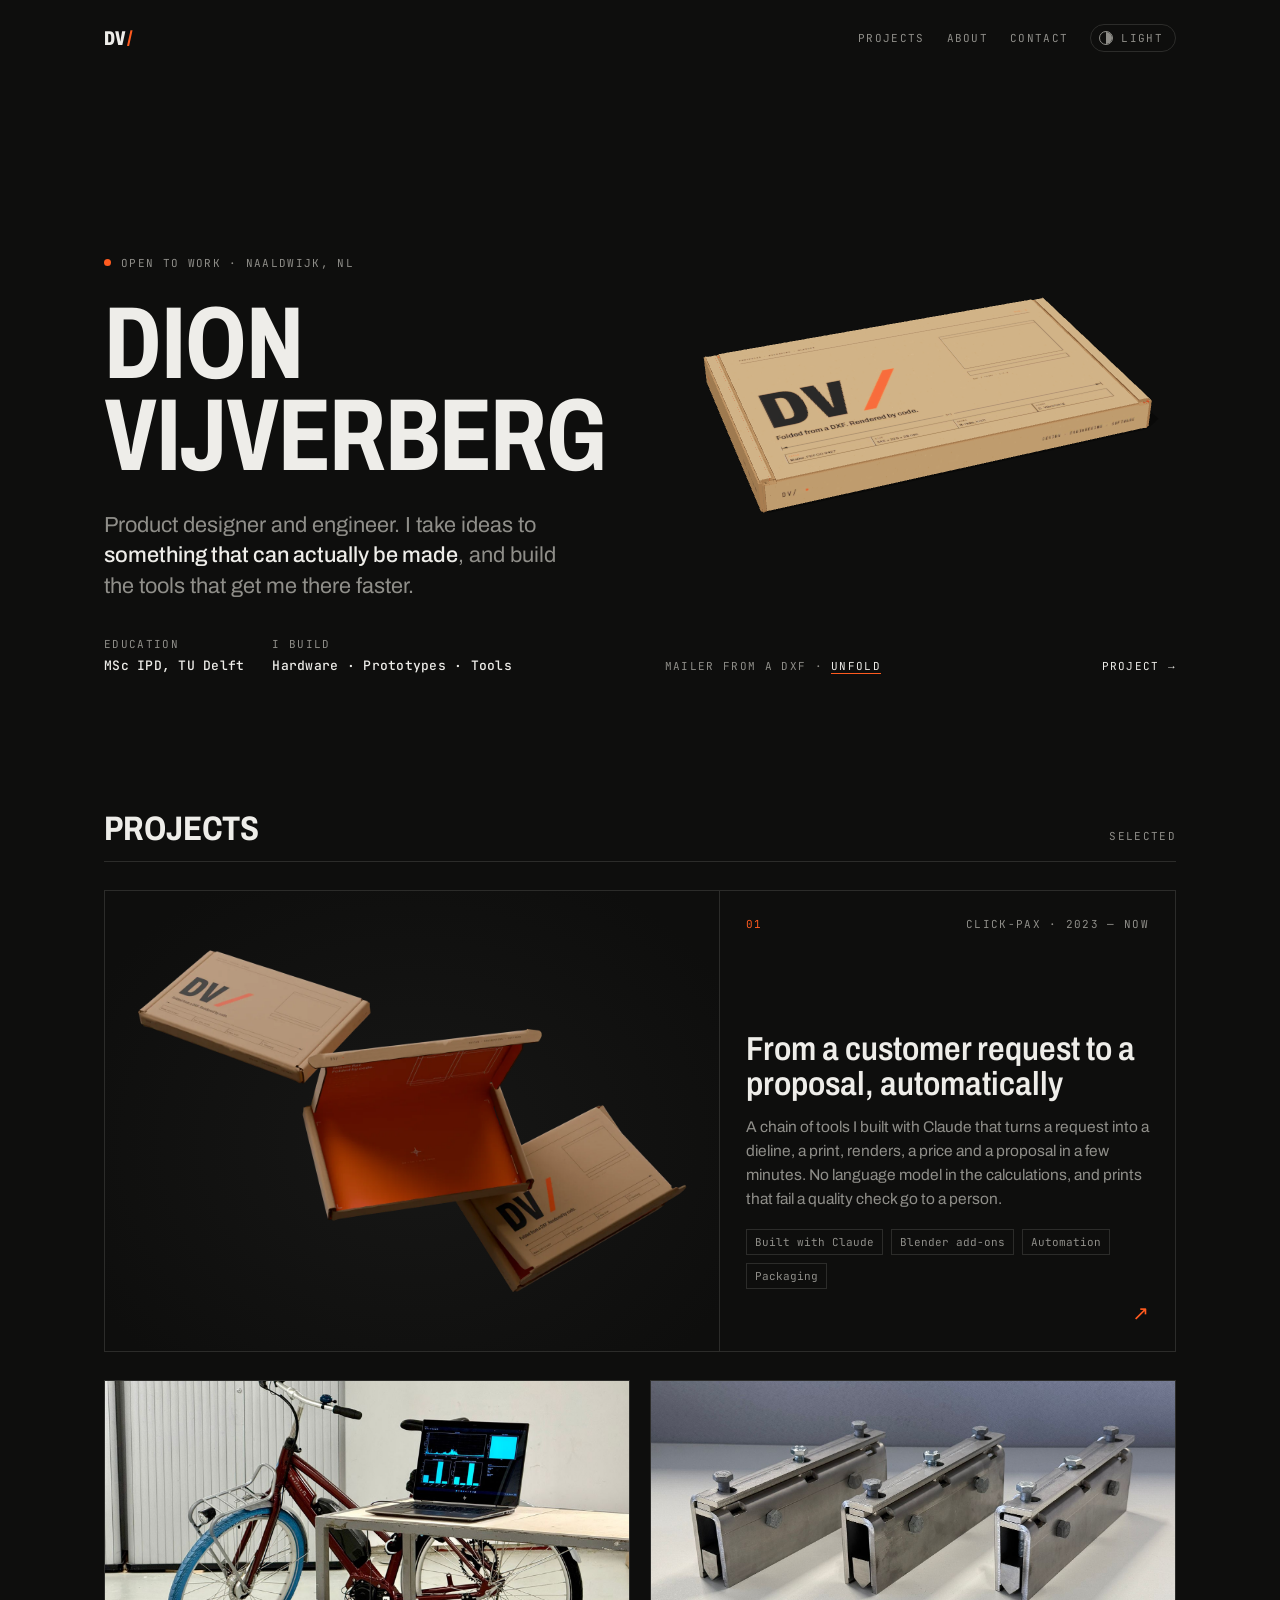
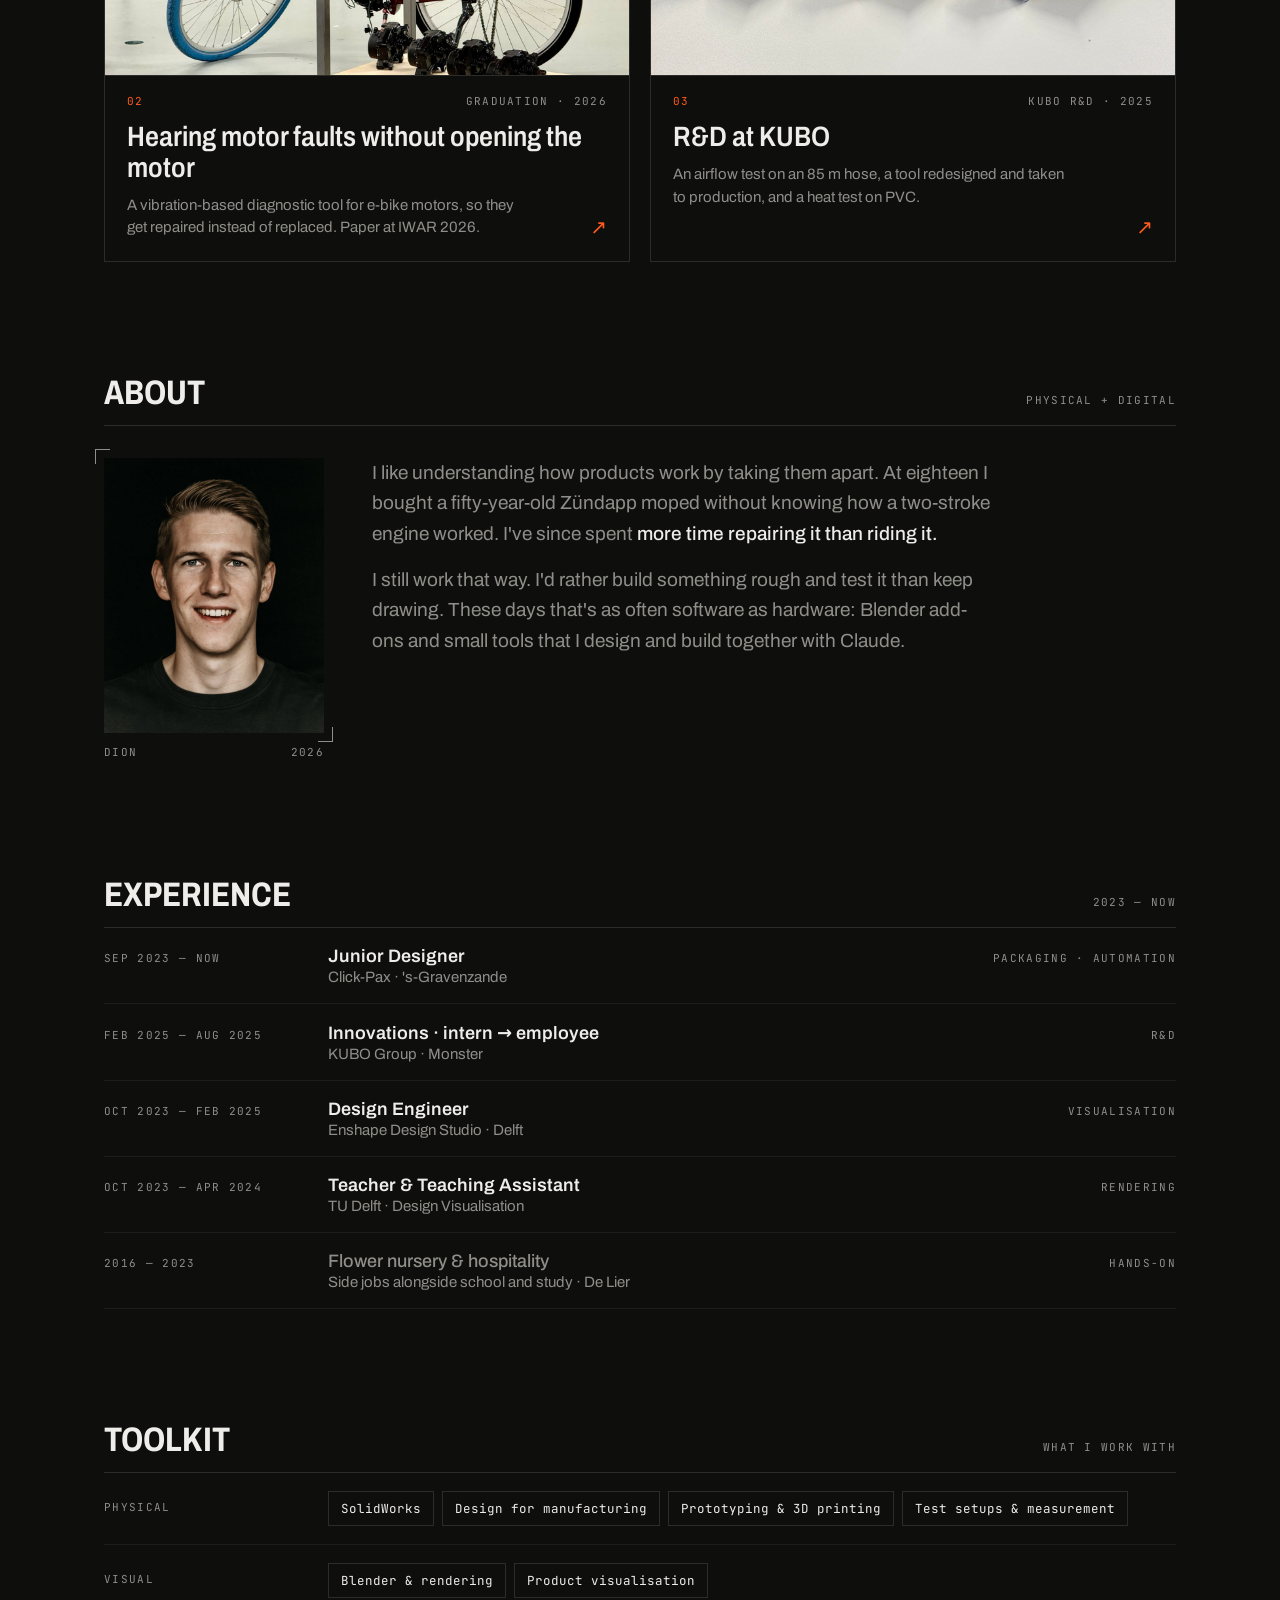
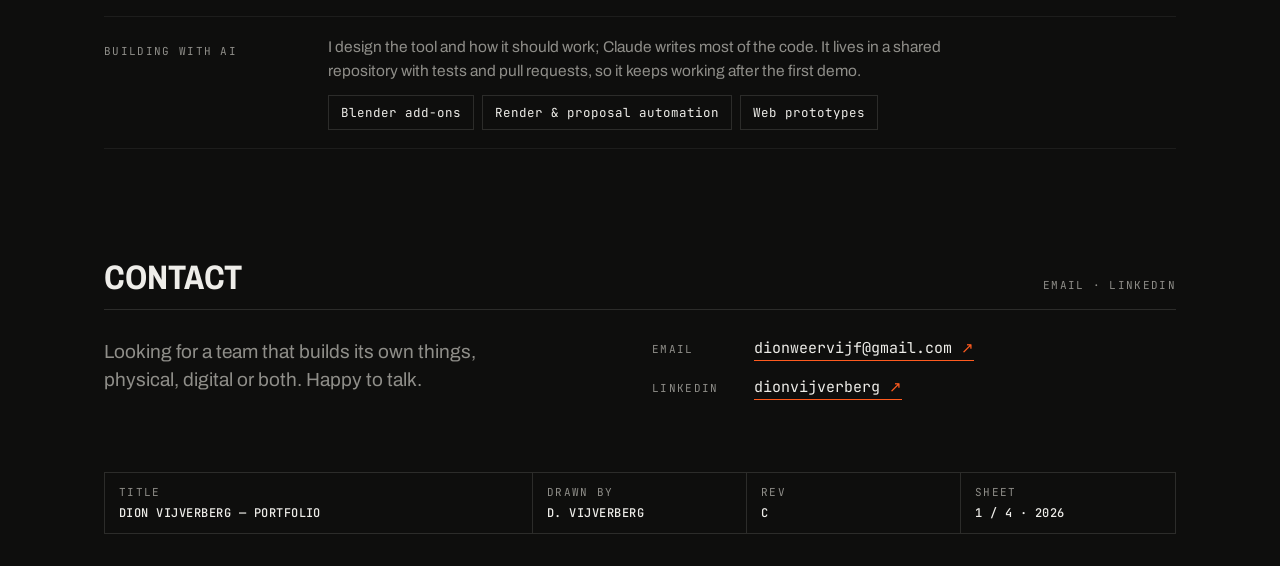
==== index.html @ 52a425d5 "Click-Pax: renders, Blender-screenshots, vouwbare doos met print in de hero en als projectbeeld - Cl" ====
<!doctype html>
<html lang="en" data-theme="dark">
<head>
  <meta charset="utf-8">
  <meta name="viewport" content="width=device-width, initial-scale=1">
  <title>Dion Vijverberg — Product designer and engineer</title>
  <meta name="description" content="Dion Vijverberg, product designer and engineer. I design and build products, physical and digital.">
  <script>try{var t=localStorage.getItem("theme");if(t)document.documentElement.dataset.theme=t}catch(e){}</script>
  <link rel="preload" href="/assets/fonts/archivo.woff2" as="font" type="font/woff2" crossorigin>
  <link rel="icon" href="/favicon.svg" type="image/svg+xml">
  <link rel="icon" href="/favicon.ico" sizes="32x32">
  <link rel="apple-touch-icon" href="/apple-touch-icon.png">
  <meta property="og:type" content="website">
  <meta property="og:title" content="Dion Vijverberg — Product designer and engineer">
  <meta property="og:description" content="Product designer and engineer. I design and build products, physical and digital.">
  <meta property="og:url" content="https://websitesdv.vercel.app/">
  <meta property="og:image" content="https://websitesdv.vercel.app/og.png">
  <meta property="og:image:width" content="1200">
  <meta property="og:image:height" content="630">
  <meta name="twitter:card" content="summary_large_image">
  <meta name="theme-color" content="#0e0e0d">
  <link rel="stylesheet" href="/assets/styles.css">
  <link rel="stylesheet" href="/assets/m3d.css">
  <link rel="stylesheet" href="/assets/home.css">
  <script type="importmap">{"imports":{"three":"/assets/vendor/three/three.module.min.js","three/addons/":"/assets/vendor/three/addons/"}}</script>
</head>
<body>
  <div class="wrap">
    <header class="bar">
      <a class="mark" href="/">DV<i>/</i></a>
      <div class="bar-right">
        <nav class="mono">
          <a href="#projects">Projects</a>
          <a href="#about">About</a>
          <a href="#contact">Contact</a>
        </nav>
        <button class="theme-toggle mono" type="button" aria-label="Switch theme"><span class="knob"></span><span class="label">Light</span></button>
      </div>
    </header>

    <main>
      <div class="hero home">
        <div>
          <div class="eyebrow"><span class="dot"></span><span class="mono">Open to work · Naaldwijk, NL</span></div>
          <h1>Dion<br>Vijverberg</h1>
          <p class="pitch">Product designer and engineer. I take ideas to <strong>something that can actually be made</strong>, and build the tools that get me there faster.</p>
          <div class="hero-meta">
            <div><span class="mono">Education</span><b>MSc IPD, TU Delft</b></div>
            <div><span class="mono">I build</span><b>Hardware · Prototypes · Tools</b></div>
          </div>
        </div>
        <figure class="fold hero-3d hero-fold" data-hero data-start="1" data-src="/assets/projects/click-pax/mailer-0427.json" data-tex-out="/assets/projects/click-pax/tex-out.webp" data-tex-in="/assets/projects/click-pax/tex-in.webp">
          <div class="fold-stage"><span class="fold-status mono"></span></div>
          <figcaption class="mono"><span>Mailer from a DXF · <button class="fold-link" type="button" data-play>Unfold</button></span><a href="/projects/click-pax">Project →</a></figcaption>
        </figure>
      </div>

      <section id="projects">
        <div class="sec-head rv">
          <h2>Projects</h2>
          <span class="mono">Selected</span>
        </div>

        <a class="feature rv" href="/projects/click-pax">
          <div class="img img-render"><img src="/assets/projects/click-pax/r/card.webp" alt="Three kraft mailer boxes floating, one open with an orange inside print" width="1600" height="1200" loading="lazy" decoding="async"></div>
          <div class="txt">
            <div class="top"><span class="mono hot">01</span><span class="mono">Click-Pax · 2023 — now</span></div>
            <h3>From a customer request to a proposal, automatically</h3>
            <p>A chain of tools I built with Claude that turns a request into a dieline, a print, renders, a price and a proposal in a few minutes. No language model in the calculations, and prints that fail a quality check go to a person.</p>
            <div class="tags"><span>Built with Claude</span><span>Blender add-ons</span><span>Automation</span><span>Packaging</span></div>
            <span class="go">↗</span>
          </div>
        </a>

        <div class="projects">
          <a class="project card-img rv" href="/projects/e-bike-diagnostics">
            <div class="thumb"><img src="/assets/projects/e-bike/test-bench.jpg" alt="" width="1600" height="1106" loading="lazy"></div>
            <div class="top"><span class="mono hot">02</span><span class="mono">Graduation · 2026</span></div>
            <h3>Hearing motor faults without opening the motor</h3>
            <p>A vibration-based diagnostic tool for e-bike motors, so they get repaired instead of replaced. Paper at IWAR 2026.</p>
            <span class="go">↗</span>
          </a>
          <a class="project card-img rv" href="/projects/kubo-rnd">
            <div class="thumb"><img src="/assets/projects/kubo/tools.jpg" alt="" width="1600" height="1200" loading="lazy"></div>
            <div class="top"><span class="mono hot">03</span><span class="mono">KUBO R&amp;D · 2025</span></div>
            <h3>R&amp;D at KUBO</h3>
            <p>An airflow test on an 85 m hose, a tool redesigned and taken to production, and a heat test on PVC.</p>
            <span class="go">↗</span>
          </a>
        </div>
      </section>

      <section id="about">
        <div class="sec-head rv">
          <h2>About</h2>
          <span class="mono">Physical + digital</span>
        </div>
        <div class="about">
          <figure class="portrait rv">
            <div class="frame"><img src="/assets/dion.jpg" alt="Portrait of Dion Vijverberg" width="880" height="1100" loading="lazy"></div>
            <figcaption class="mono"><span>Dion</span><span>2026</span></figcaption>
          </figure>
          <div class="about-text rv">
            <p>I like understanding how products work by taking them apart. At eighteen I bought a fifty-year-old Zündapp moped without knowing how a two-stroke engine worked. I've since spent <strong>more time repairing it than riding it.</strong></p>
            <p>I still work that way. I'd rather build something rough and test it than keep drawing. These days that's as often software as hardware: Blender add-ons and small tools that I design and build together with Claude.</p>
          </div>
        </div>
      </section>

      <section id="experience">
        <div class="sec-head rv">
          <h2>Experience</h2>
          <span class="mono">2023 — now</span>
        </div>
        <ul class="exp">
          <li class="rv">
            <span class="mono">Sep 2023 — now</span>
            <div><div class="role">Junior Designer</div><div class="org">Click-Pax · 's-Gravenzande</div></div>
            <span class="mono">Packaging · Automation</span>
          </li>
          <li class="rv">
            <span class="mono">Feb 2025 — Aug 2025</span>
            <div><div class="role">Innovations · intern → employee</div><div class="org">KUBO Group · Monster</div></div>
            <span class="mono">R&amp;D</span>
          </li>
          <li class="rv">
            <span class="mono">Oct 2023 — Feb 2025</span>
            <div><div class="role">Design Engineer</div><div class="org">Enshape Design Studio · Delft</div></div>
            <span class="mono">Visualisation</span>
          </li>
          <li class="rv">
            <span class="mono">Oct 2023 — Apr 2024</span>
            <div><div class="role">Teacher &amp; Teaching Assistant</div><div class="org">TU Delft · Design Visualisation</div></div>
            <span class="mono">Rendering</span>
          </li>
          <li class="rv earlier">
            <span class="mono">2016 — 2023</span>
            <div><div class="role">Flower nursery &amp; hospitality</div><div class="org">Side jobs alongside school and study · De Lier</div></div>
            <span class="mono">Hands-on</span>
          </li>
        </ul>
      </section>

      <section id="skills">
        <div class="sec-head rv">
          <h2>Toolkit</h2>
          <span class="mono">What I work with</span>
        </div>
        <ul class="exp tools">
          <li class="rv">
            <span class="mono">Physical</span>
            <div class="skills"><span>SolidWorks</span><span>Design for manufacturing</span><span>Prototyping &amp; 3D printing</span><span>Test setups &amp; measurement</span></div>
          </li>
          <li class="rv">
            <span class="mono">Visual</span>
            <div class="skills"><span>Blender &amp; rendering</span><span>Product visualisation</span></div>
          </li>
          <li class="rv">
            <span class="mono">Building with AI</span>
            <div>
              <p class="tools-note">I design the tool and how it should work; Claude writes most of the code. It lives in a shared repository with tests and pull requests, so it keeps working after the first demo.</p>
              <div class="skills"><span>Blender add-ons</span><span>Render &amp; proposal automation</span><span>Web prototypes</span></div>
            </div>
          </li>
        </ul>
      </section>

      <section class="contact" id="contact">
        <div class="sec-head rv">
          <h2>Contact</h2>
          <span class="mono">Email · LinkedIn</span>
        </div>
        <div class="contact-grid rv">
          <p class="contact-sub">Looking for a team that builds its own things, physical, digital or both. Happy to talk.</p>
          <ul class="contact-links">
            <li><span class="mono">Email</span><a class="mail" href="mailto:dionweervijf@gmail.com">dionweervijf@gmail.com <span class="hot">↗</span></a></li>
            <li><span class="mono">LinkedIn</span><a class="mail" href="https://www.linkedin.com/in/dionvijverberg/" target="_blank" rel="noopener">dionvijverberg <span class="hot">↗</span></a></li>
          </ul>
        </div>
      </section>
    </main>

    <footer>
      <div class="tblock">
        <div><span class="mono">Title</span><b>Dion Vijverberg — Portfolio</b></div>
        <div><span class="mono">Drawn by</span><b>D. Vijverberg</b></div>
        <div><span class="mono">Rev</span><b>C</b></div>
        <div><span class="mono">Sheet</span><b>1 / 4 · <span id="yr">2026</span></b></div>
      </div>
    </footer>
  </div>
  <script src="/assets/site.js"></script>
  <script type="module" src="/assets/projects/click-pax/mailer-fold.js"></script>
</body>
</html>
---- assets/styles.css ----
@font-face { font-family: "Archivo"; src: url(fonts/archivo.woff2) format("woff2-variations"); font-weight: 100 900; font-stretch: 62% 125%; font-display: swap; }
@font-face { font-family: "JetBrains Mono"; src: url(fonts/jbm-400.woff2) format("woff2"); font-weight: 400; font-display: swap; }
@font-face { font-family: "JetBrains Mono"; src: url(fonts/jbm-500.woff2) format("woff2"); font-weight: 500; font-display: swap; }

/* ---------- theme tokens ---------- */
:root {
  --bg: #0e0e0d;
  --surface: #171716;
  --ink: #eeede9;
  --dim: #8f8e89;
  --faint: #2c2c2a;
  --line: #1d1d1c;
  --hot: #ff5b1f;
  --mono: "JetBrains Mono", ui-monospace, monospace;
  --sans: "Archivo", system-ui, sans-serif;
  color-scheme: dark;
}
:root[data-theme="light"] {
  --bg: #f3f2ee;
  --surface: #ebeae5;
  --ink: #131513;
  --dim: #6b6e68;
  --faint: #d3d2cc;
  --line: #e2e1db;
  --hot: #e2470f;
  color-scheme: light;
}

* { box-sizing: border-box; margin: 0; padding: 0; }
html { scroll-behavior: smooth; }
body {
  background: var(--bg);
  color: var(--ink);
  font-family: var(--sans);
  -webkit-font-smoothing: antialiased;
  overflow-x: hidden;
  transition: background-color .35s ease, color .35s ease;
}
::selection { background: var(--hot); color: #fff; }
a { color: inherit; }
img { display: block; max-width: 100%; }

.wrap { max-width: 1120px; margin: 0 auto; padding: 0 24px; }
.mono {
  font-family: var(--mono);
  font-size: 11px;
  letter-spacing: .12em;
  text-transform: uppercase;
  color: var(--dim);
}
.hot { color: var(--hot); }

/* ---------- top bar ---------- */
header.bar {
  display: flex; justify-content: space-between; align-items: center;
  padding: 24px 0;
}
.mark {
  font-weight: 800; font-stretch: 70%;
  font-size: 20px; letter-spacing: .02em;
  text-decoration: none;
}
.mark i { color: var(--hot); font-style: normal; }
.bar-right { display: flex; align-items: center; gap: 22px; }
.bar-right nav { display: flex; gap: 22px; }
.bar-right nav a { text-decoration: none; transition: color .2s; }
.bar-right nav a:hover { color: var(--ink); }

.theme-toggle {
  display: inline-flex; align-items: center; gap: 8px;
  background: none; border: 1px solid var(--faint); border-radius: 999px;
  padding: 6px 12px 6px 8px; cursor: pointer; color: var(--dim);
  transition: border-color .2s, color .2s;
}
.theme-toggle:hover { border-color: var(--ink); color: var(--ink); }
.theme-toggle .knob {
  width: 14px; height: 14px; border-radius: 50%;
  border: 1.5px solid currentColor; position: relative; overflow: hidden;
}
.theme-toggle .knob::after {
  content: ""; position: absolute; inset: 0; left: 50%;
  background: currentColor;
}

/* ---------- hero ---------- */
.hero {
  display: grid;
  grid-template-columns: 1fr 340px;
  gap: 64px;
  align-items: end;
  padding: 96px 0 40px;
}
.eyebrow { display: flex; align-items: center; gap: 10px; margin-bottom: 28px; }
.dot { width: 7px; height: 7px; border-radius: 50%; background: var(--hot); }
h1 {
  font-weight: 700; font-stretch: 72%;
  font-size: clamp(52px, 8vw, 104px);
  line-height: .9;
  letter-spacing: -.01em;
  text-transform: uppercase;
}
.pitch {
  margin-top: 28px;
  font-size: clamp(18px, 1.7vw, 22px);
  line-height: 1.4;
  max-width: 470px;
  color: var(--dim);
}
.pitch strong { color: var(--ink); font-weight: 500; }
.hero-meta { margin-top: 36px; display: flex; gap: 28px; flex-wrap: wrap; }
.hero-meta div { display: flex; flex-direction: column; gap: 6px; }
.hero-meta b { font-family: var(--mono); font-weight: 500; font-size: 13px; letter-spacing: .02em; }

.portrait { position: relative; }
.portrait .frame {
  position: relative;
  aspect-ratio: 4 / 5;
  overflow: hidden;
  background: #0e0e0d;
}
.portrait img { width: 100%; height: 100%; object-fit: cover; filter: grayscale(.15); }
/* corner ticks, like crop marks on a drawing */
.portrait::before, .portrait::after {
  content: ""; position: absolute; width: 14px; height: 14px;
  border-color: var(--dim); border-style: solid; pointer-events: none;
}
.portrait::before { top: -9px; left: -9px; border-width: 1px 0 0 1px; }
.portrait::after { bottom: 22px; right: -9px; border-width: 0 1px 1px 0; }
.portrait figcaption {
  display: flex; justify-content: space-between;
  padding-top: 12px; height: 31px;
}

/* ---------- sections ---------- */
section { padding: 112px 0 0; }
.sec-head {
  display: flex; justify-content: space-between; align-items: baseline;
  border-bottom: 1px solid var(--faint);
  padding-bottom: 14px;
}
h2 {
  font-weight: 700; font-stretch: 80%;
  font-size: clamp(26px, 3vw, 34px);
  text-transform: uppercase;
}

/* projects */
.projects { display: grid; grid-template-columns: repeat(2, 1fr); gap: 20px; padding-top: 28px; }
.project {
  display: flex; flex-direction: column;
  text-decoration: none;
  border: 1px solid var(--faint);
  padding: 22px;
  min-height: 260px;
  transition: border-color .25s;
  position: relative;
}
a.project:hover { border-color: var(--hot); }
.project .top { display: flex; justify-content: space-between; }
.project h3 {
  margin-top: auto;
  padding-top: 48px;
  font-weight: 600; font-stretch: 85%;
  font-size: clamp(22px, 2.2vw, 28px);
  line-height: 1.1;
}
.project p { margin-top: 10px; color: var(--dim); font-size: 15px; line-height: 1.5; max-width: 420px; }
.project .go {
  position: absolute; right: 22px; bottom: 22px;
  color: var(--hot); font-size: 20px;
  transition: transform .3s cubic-bezier(.2,.8,0,1);
}
a.project:hover .go { transform: translate(4px, -4px); }
.project.soon { border-style: dashed; }
.project.soon h3 { color: var(--dim); }

/* experience */
.exp { list-style: none; }
.exp li {
  display: grid;
  grid-template-columns: 200px 1fr auto;
  gap: 24px;
  padding: 18px 0;
  border-bottom: 1px solid var(--line);
  align-items: baseline;
}
.exp .role { font-size: 18px; font-weight: 600; }
.exp .org { color: var(--dim); font-size: 15px; margin-top: 3px; }

/* skills */
.skills { display: flex; flex-wrap: wrap; gap: 8px; padding-top: 24px; }
.skills span {
  font-family: var(--mono); font-size: 12.5px;
  border: 1px solid var(--faint);
  padding: 8px 12px;
}

/* contact */
.contact { padding: 128px 0 72px; }
.contact h2 { font-size: clamp(36px, 5.5vw, 64px); line-height: .95; margin: 14px 0 22px; }
.mail {
  font-family: var(--mono); font-size: 15px;
  text-decoration: none; border-bottom: 1px solid var(--hot);
  padding-bottom: 2px;
}
.mail:hover { color: var(--hot); }

/* title block footer */
footer { padding: 0 0 32px; }
.tblock {
  display: grid;
  grid-template-columns: 2fr 1fr 1fr 1fr;
  border: 1px solid var(--faint);
}
.tblock div {
  padding: 12px 14px;
  border-right: 1px solid var(--faint);
  display: flex; flex-direction: column; gap: 6px;
}
.tblock div:last-child { border-right: 0; }
.tblock b {
  font-family: var(--mono); font-weight: 500;
  font-size: 12px; letter-spacing: .04em; text-transform: uppercase;
}

/* ---------- project page ---------- */
.back { display: inline-block; margin-top: 40px; text-decoration: none; }
.back:hover { color: var(--hot); }
.p-head { padding: 56px 0 40px; border-bottom: 1px solid var(--faint); }
.p-head h1 { font-size: clamp(36px, 5vw, 60px); max-width: 900px; margin-top: 18px; }
.p-head .pitch { max-width: 620px; }
.spec {
  display: grid; grid-template-columns: repeat(4, 1fr);
  border-bottom: 1px solid var(--faint);
}
.spec div { padding: 18px 0; display: flex; flex-direction: column; gap: 6px; }
.spec b { font-family: var(--mono); font-weight: 500; font-size: 13px; }
.figure-ph {
  margin-top: 40px;
  aspect-ratio: 16 / 8;
  border: 1px dashed var(--faint);
  background: var(--surface);
  display: grid; place-items: center;
}
.p-body { display: grid; grid-template-columns: 200px 1fr; gap: 24px; padding-top: 72px; }
.p-body h2 { font-size: 20px; }
.p-body p { font-size: 18px; line-height: 1.6; color: var(--dim); max-width: 640px; }
.p-body p + p { margin-top: 14px; }
.p-body p strong { color: var(--ink); font-weight: 500; }
.next {
  display: flex; justify-content: space-between; align-items: center;
  margin-top: 112px; padding: 28px 0;
  border-top: 1px solid var(--faint); border-bottom: 1px solid var(--faint);
  text-decoration: none;
}
.next:hover .hot { transform: translateX(4px); }
.next .hot { transition: transform .3s; display: inline-block; }

/* reveal */
.rv { opacity: 0; transform: translateY(16px); transition: opacity .8s ease, transform .8s cubic-bezier(.2,.8,0,1); }
.rv.in { opacity: 1; transform: none; }

@media (max-width: 860px) {
  .hero { grid-template-columns: 1fr; gap: 40px; padding-top: 40px; }
  .portrait { max-width: 300px; order: -1; }
  .projects { grid-template-columns: 1fr; }
  .exp li { grid-template-columns: 1fr; gap: 4px; }
  .tblock { grid-template-columns: 1fr 1fr; }
  .tblock div:first-child { grid-column: 1 / -1; border-right: 0; border-bottom: 1px solid var(--faint); }
  .bar-right nav { display: none; }
  .spec { grid-template-columns: 1fr 1fr; }
  .p-body { grid-template-columns: 1fr; gap: 12px; padding-top: 56px; }
  section { padding-top: 88px; }
}
@media (max-width: 520px) {
  .wrap { padding: 0 16px; }
  .portrait { max-width: 240px; }
}
@media (prefers-reduced-motion: reduce) {
  *, *::before, *::after { transition: none !important; }
  .rv { opacity: 1; transform: none; }
}
---- assets/m3d.css ----
[hidden] { display: none !important; }
/* ---------- 3D viewer ---------- */
.m3d { margin-top: 40px; }
.hero-3d.m3d { margin-top: 0; }
.m3d-stage {
  position: relative; aspect-ratio: 16 / 8;
  background: radial-gradient(ellipse at 50% 55%, var(--surface) 0%, var(--bg) 70%);
  border: 1px solid var(--faint);
  cursor: grab; overflow: hidden;
}
.m3d-stage:active { cursor: grabbing; }
.m3d-stage canvas { position: absolute; inset: 0; width: 100% !important; height: 100% !important; display: block; }
.m3d-status { position: absolute; left: 50%; top: 50%; transform: translate(-50%, -50%); }
.m3d-hint { position: absolute; left: 16px; bottom: 14px; transition: opacity .4s; pointer-events: none; }
.m3d:not(.ready) .m3d-hint, .m3d.touched .m3d-hint { opacity: 0; }
.m3d-bar { display: flex; justify-content: space-between; align-items: center; gap: 12px; margin-top: 12px; flex-wrap: wrap; }
.m3d-reset { background: none; border: 0; color: var(--dim); cursor: pointer; border-bottom: 1px solid var(--faint); padding: 4px 0; }
.m3d-reset:hover { color: var(--ink); border-color: var(--hot); }
@media (max-width: 860px) { .m3d-stage { aspect-ratio: 4 / 3; } }
---- assets/home.css ----
/* ---------- homepage ---------- */
.hero.solo { grid-template-columns: 1fr; padding: 120px 0 24px; }
.hero.solo h1 { font-size: clamp(56px, 9vw, 120px); }
.hero.solo .pitch { max-width: 560px; }

.feature {
  display: grid; grid-template-columns: 1.35fr 1fr;
  border: 1px solid var(--faint);
  text-decoration: none;
  margin-top: 28px;
  transition: border-color .25s;
}
.feature:hover { border-color: var(--hot); }
.feature .img { overflow: hidden; background: var(--surface); }
.feature .img img { width: 100%; height: 100%; object-fit: cover; aspect-ratio: 4 / 3; transition: transform .8s cubic-bezier(.2,.8,0,1); }
.feature:hover .img img { transform: scale(1.03); }
.feature .txt { padding: 26px; display: flex; flex-direction: column; gap: 12px; position: relative; }
.feature .txt .top { display: flex; justify-content: space-between; }
.feature h3 { margin-top: auto; font-weight: 600; font-stretch: 85%; font-size: clamp(24px, 2.6vw, 34px); line-height: 1.08; }
.feature p { color: var(--dim); font-size: 15.5px; line-height: 1.55; }
.feature .tags { display: flex; gap: 8px; flex-wrap: wrap; padding-top: 6px; }
.feature .tags span { font-family: var(--mono); font-size: 11px; border: 1px solid var(--faint); padding: 5px 8px; color: var(--dim); }
.feature .go { color: var(--hot); font-size: 20px; transition: transform .3s cubic-bezier(.2,.8,0,1); align-self: flex-end; }
.feature:hover .go { transform: translate(4px, -4px); }
.projects.single { grid-template-columns: 1fr; padding-top: 20px; }
.projects.single .project { min-height: 0; flex-direction: row; align-items: baseline; gap: 24px; flex-wrap: wrap; }
.projects.single .project h3 { margin: 0; padding: 0; }
.projects.single .project p { margin: 0; }

.about { display: grid; grid-template-columns: 220px 1fr; gap: 48px; padding-top: 32px; align-items: start; }
.about .portrait { max-width: 220px; }
.about .portrait::after { bottom: 22px; }
.about-text p { font-size: 19px; line-height: 1.6; color: var(--dim); max-width: 620px; }
.about-text p + p { margin-top: 16px; }
.about-text p strong { color: var(--ink); font-weight: 500; }

@media (max-width: 860px) {
  .hero.solo { padding-top: 64px; }
  .feature { grid-template-columns: 1fr; }
  .about { grid-template-columns: 1fr; gap: 28px; }
  .about .portrait { max-width: 200px; order: 0; }
}

/* contact */
.contact { padding: 112px 0 72px; }
.contact h2 { font-size: clamp(26px, 3vw, 34px); line-height: 1; margin: 0; }
.contact-grid { display: grid; grid-template-columns: 1fr 1fr; gap: 24px; padding-top: 28px; align-items: start; }
.contact-sub { font-size: 19px; line-height: 1.5; color: var(--dim); max-width: 420px; }
.contact-links { list-style: none; display: grid; gap: 16px; }
.contact-links li { display: grid; grid-template-columns: 90px 1fr; align-items: baseline; gap: 12px; }
@media (max-width: 860px) { .contact-grid { grid-template-columns: 1fr; } }
.contact-links .mail { justify-self: start; }

/* hero with 3D model */
.hero.home { grid-template-columns: 1.05fr 1fr; gap: 24px; align-items: end; padding: 72px 0 24px; }
.hero.home h1 { font-size: clamp(56px, 8vw, 112px); }
.hero-3d { position: relative; }
.hero-3d .m3d-stage {
  aspect-ratio: 1 / 1; border: 0;
  background: none; overflow: visible;
}
.hero-3d .m3d-status { opacity: .6; }
.hero-3d figcaption { display: flex; justify-content: space-between; gap: 12px; }
.hero-3d figcaption a { text-decoration: none; color: var(--ink); }
.hero-3d figcaption a:hover { color: var(--hot); }
@media (max-width: 860px) {
  .hero.home { grid-template-columns: 1fr; padding-top: 40px; gap: 8px; }
  .hero-3d .m3d-stage { aspect-ratio: 4 / 3; }
}

/* toolkit as rows, same rhythm as experience */
.exp.tools li { grid-template-columns: 200px 1fr; align-items: start; }
.exp.tools li > .mono { padding-top: 9px; }
.exp.tools .skills { padding-top: 0; }
.tools-note { color: var(--dim); font-size: 15.5px; line-height: 1.55; max-width: 620px; margin-bottom: 12px; }
@media (max-width: 860px) { .exp.tools li { grid-template-columns: 1fr; gap: 10px; } .exp.tools li > .mono { padding-top: 0; } }
.projects .project.soon .top { display: flex; justify-content: space-between; width: 100%; }
.exp li.earlier .role { font-weight: 500; color: var(--dim); }

/* Click-Pax dieline as feature visual (placeholder until renders) */
.feature .img.thumb-die { display: grid; place-items: center; padding: 8% 9%; aspect-ratio: 4 / 3; }
.thumb-die svg { width: 100%; }
.thumb-die .t-cut { fill: var(--bg); stroke: var(--ink); stroke-width: 1.5; vector-effect: non-scaling-stroke; }
.thumb-die .t-crease { fill: none; stroke: var(--hot); stroke-width: 1.5; stroke-dasharray: 6 4; vector-effect: non-scaling-stroke; }
.feature .img.thumb-die { border-right: 1px solid var(--faint); }
@media (max-width: 860px) { .feature .img.thumb-die { border-right: 0; border-bottom: 1px solid var(--faint); } }

/* project cards with thumbnail */
.project.card-img { min-height: 0; gap: 0; }
.project .thumb { margin: -22px -22px 18px; aspect-ratio: 16 / 9; overflow: hidden; background: var(--surface); border-bottom: 1px solid var(--faint); }
.project .thumb img { width: 100%; height: 100%; object-fit: cover; transition: transform .8s cubic-bezier(.2,.8,0,1); }
.project:hover .thumb img { transform: scale(1.03); }
.project.card-img h3 { padding-top: 14px; margin-top: 0; }
.project.card-img p { padding-right: 28px; }

/* hero: folding mailer (replaces the motor casing) */
.hero-fold .fold-stage { position: relative; aspect-ratio: 1 / 1; cursor: grab; touch-action: pan-y; }
.hero-fold .fold-stage:active { cursor: grabbing; }
.hero-fold .fold-stage canvas { position: absolute; inset: 0; width: 100% !important; height: 100% !important; display: block; }
.hero-fold .fold-status { position: absolute; left: 50%; top: 50%; transform: translate(-50%, -50%); opacity: .6; }
.fold-link { background: none; border: 0; padding: 0; font: inherit; letter-spacing: inherit; text-transform: inherit; color: var(--ink); cursor: pointer; border-bottom: 1px solid var(--hot); }
.fold-link:hover { color: var(--hot); }
@media (max-width: 860px) { .hero-fold .fold-stage { aspect-ratio: 4 / 3; } }
.feature .img.img-render { border-right: 1px solid var(--faint); background: radial-gradient(ellipse at 50% 55%, var(--surface) 0%, var(--bg) 85%); }
.feature .img.img-render img { object-fit: contain; }
@media (max-width: 860px) { .feature .img.img-render { border-right: 0; border-bottom: 1px solid var(--faint); } }
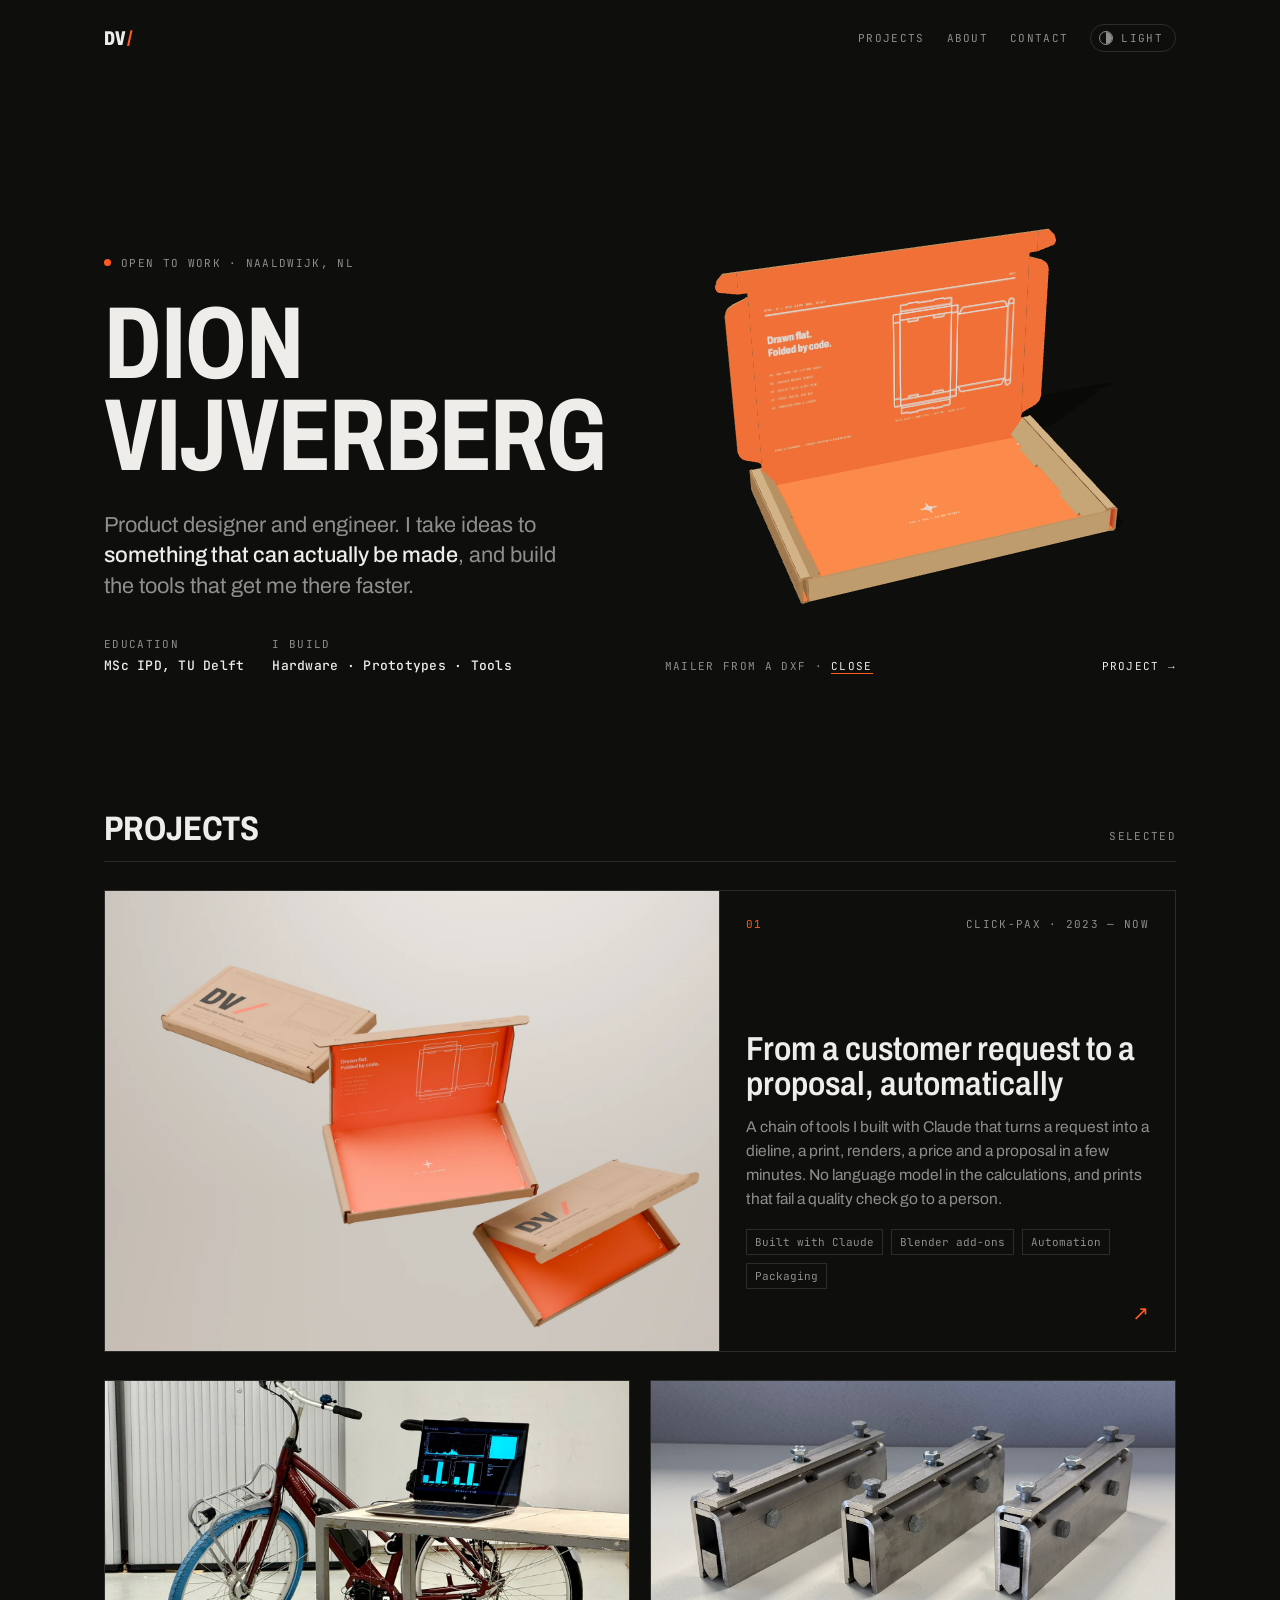
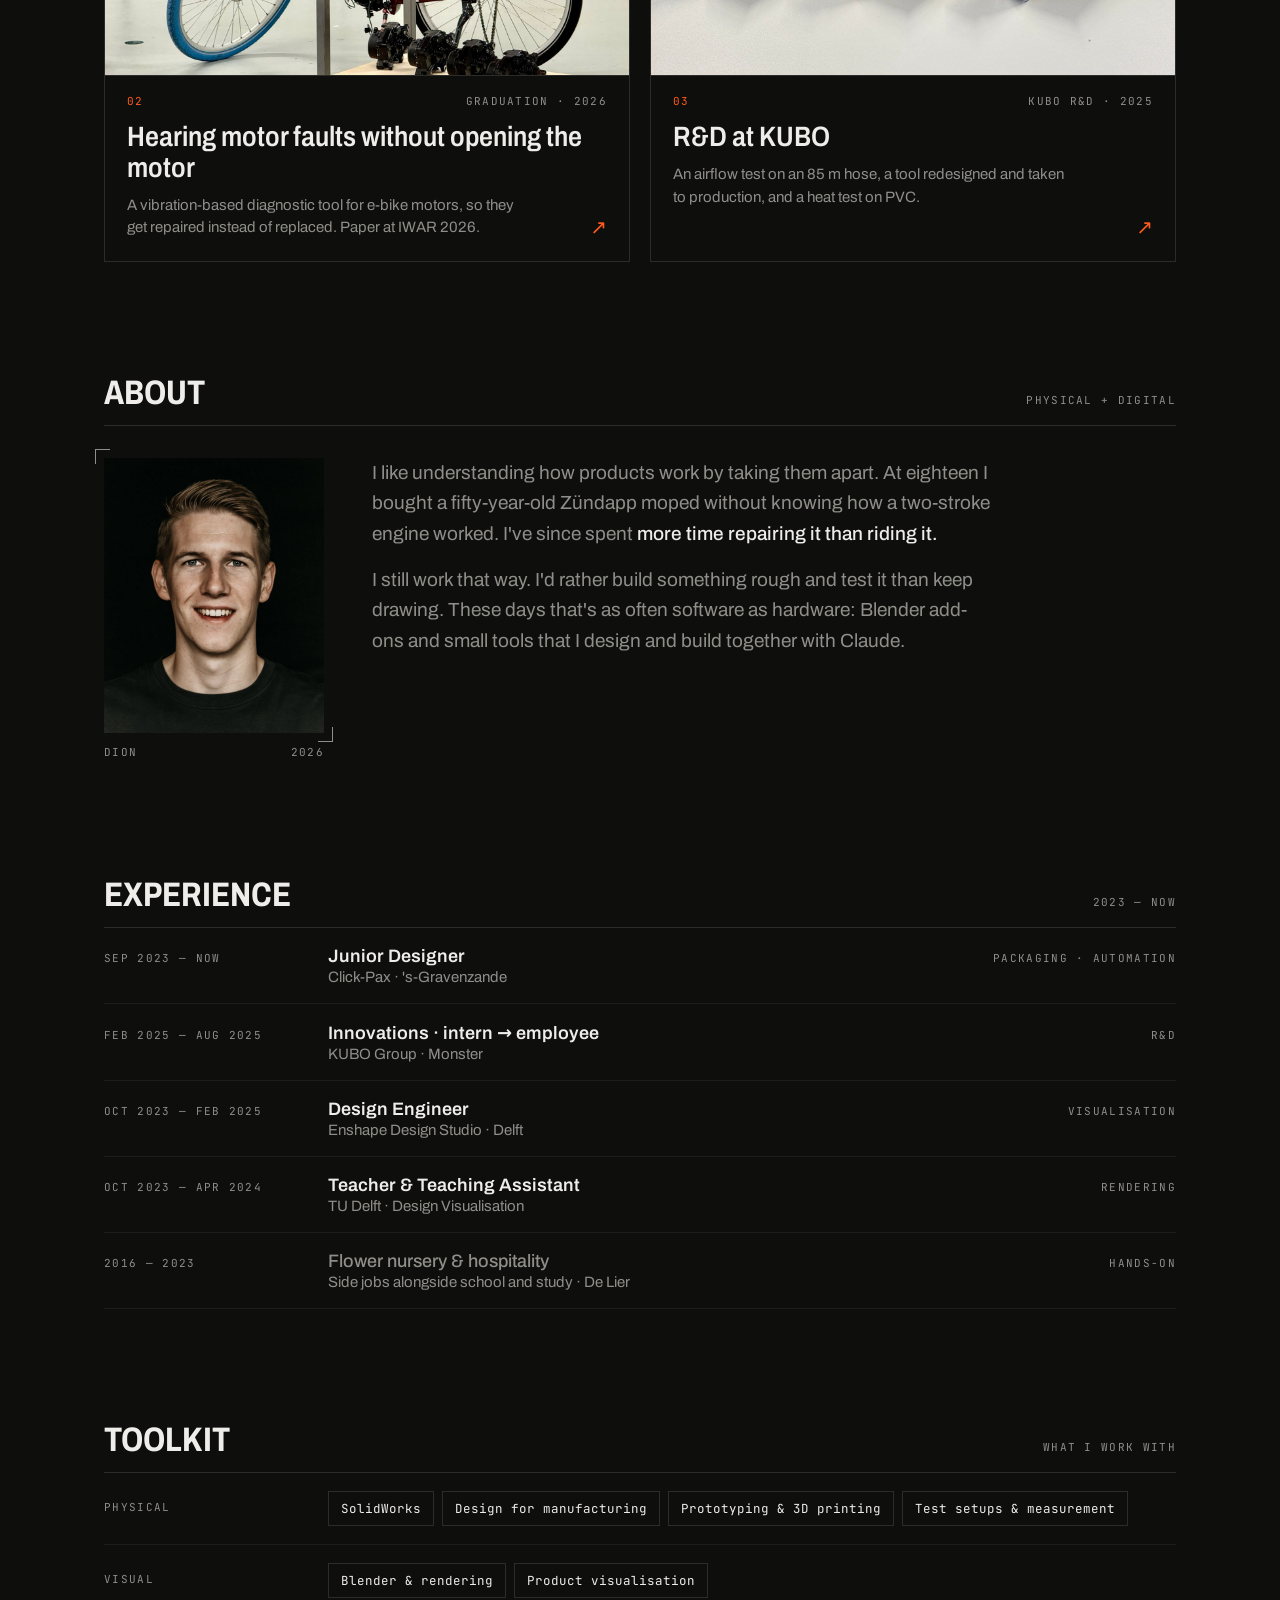
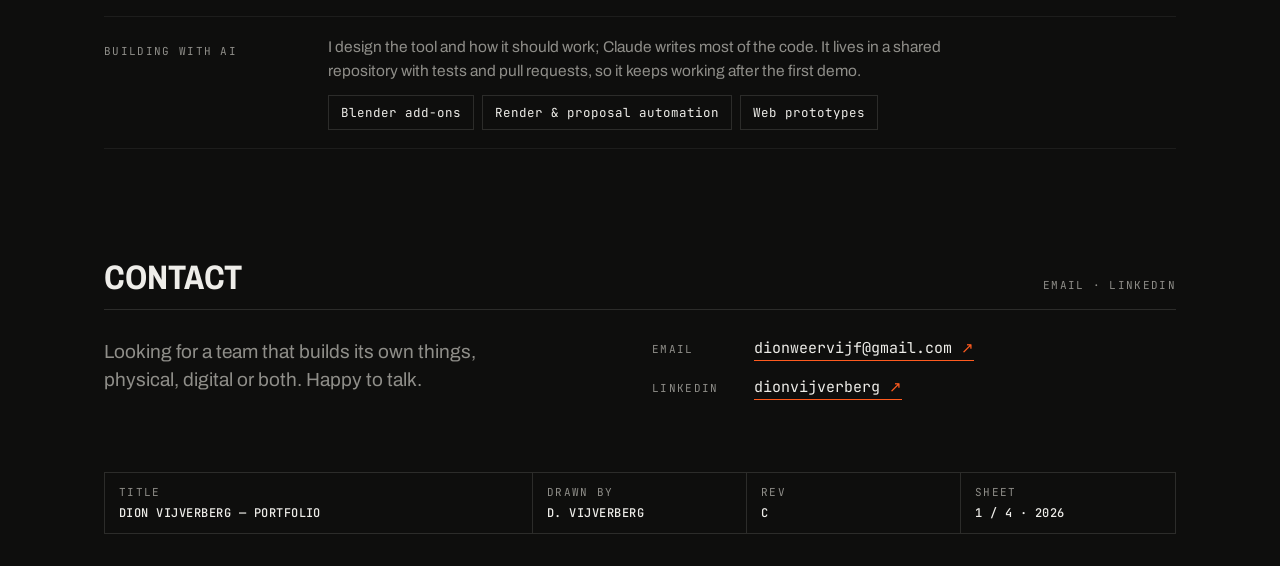
==== commit cf69407b: "Click-Pax: 0427-demo met uitslag en 3D, rustiger pagina, hero begint open, projectkaart met studio -" ====
--- a/index.html
+++ b/index.html
@@ -49,7 +49,7 @@
             <div><span class="mono">I build</span><b>Hardware · Prototypes · Tools</b></div>
           </div>
         </div>
-        <figure class="fold hero-3d hero-fold" data-hero data-start="1" data-src="/assets/projects/click-pax/mailer-0427.json" data-tex-out="/assets/projects/click-pax/tex-out.webp" data-tex-in="/assets/projects/click-pax/tex-in.webp">
+        <figure class="fold hero-3d hero-fold" data-hero data-start="0.62" data-src="/assets/projects/click-pax/mailer-0427.json" data-tex-out="/assets/projects/click-pax/tex-out.webp" data-tex-in="/assets/projects/click-pax/tex-in.webp">
           <div class="fold-stage"><span class="fold-status mono"></span></div>
           <figcaption class="mono"><span>Mailer from a DXF · <button class="fold-link" type="button" data-play>Unfold</button></span><a href="/projects/click-pax">Project →</a></figcaption>
         </figure>
@@ -62,7 +62,7 @@
         </div>
 
         <a class="feature rv" href="/projects/click-pax">
-          <div class="img img-render"><img src="/assets/projects/click-pax/r/card.webp" alt="Three kraft mailer boxes floating, one open with an orange inside print" width="1600" height="1200" loading="lazy" decoding="async"></div>
+          <div class="img img-render"><img src="/assets/projects/click-pax/r/card.webp" alt="Three kraft mailer boxes floating in a studio, two open with an orange inside print" width="1600" height="1200" loading="lazy" decoding="async"></div>
           <div class="txt">
             <div class="top"><span class="mono hot">01</span><span class="mono">Click-Pax · 2023 — now</span></div>
             <h3>From a customer request to a proposal, automatically</h3>
--- a/assets/home.css
+++ b/assets/home.css
@@ -101,6 +101,5 @@
 .fold-link { background: none; border: 0; padding: 0; font: inherit; letter-spacing: inherit; text-transform: inherit; color: var(--ink); cursor: pointer; border-bottom: 1px solid var(--hot); }
 .fold-link:hover { color: var(--hot); }
 @media (max-width: 860px) { .hero-fold .fold-stage { aspect-ratio: 4 / 3; } }
-.feature .img.img-render { border-right: 1px solid var(--faint); background: radial-gradient(ellipse at 50% 55%, var(--surface) 0%, var(--bg) 85%); }
-.feature .img.img-render img { object-fit: contain; }
+.feature .img.img-render { border-right: 1px solid var(--faint); }
 @media (max-width: 860px) { .feature .img.img-render { border-right: 0; border-bottom: 1px solid var(--faint); } }
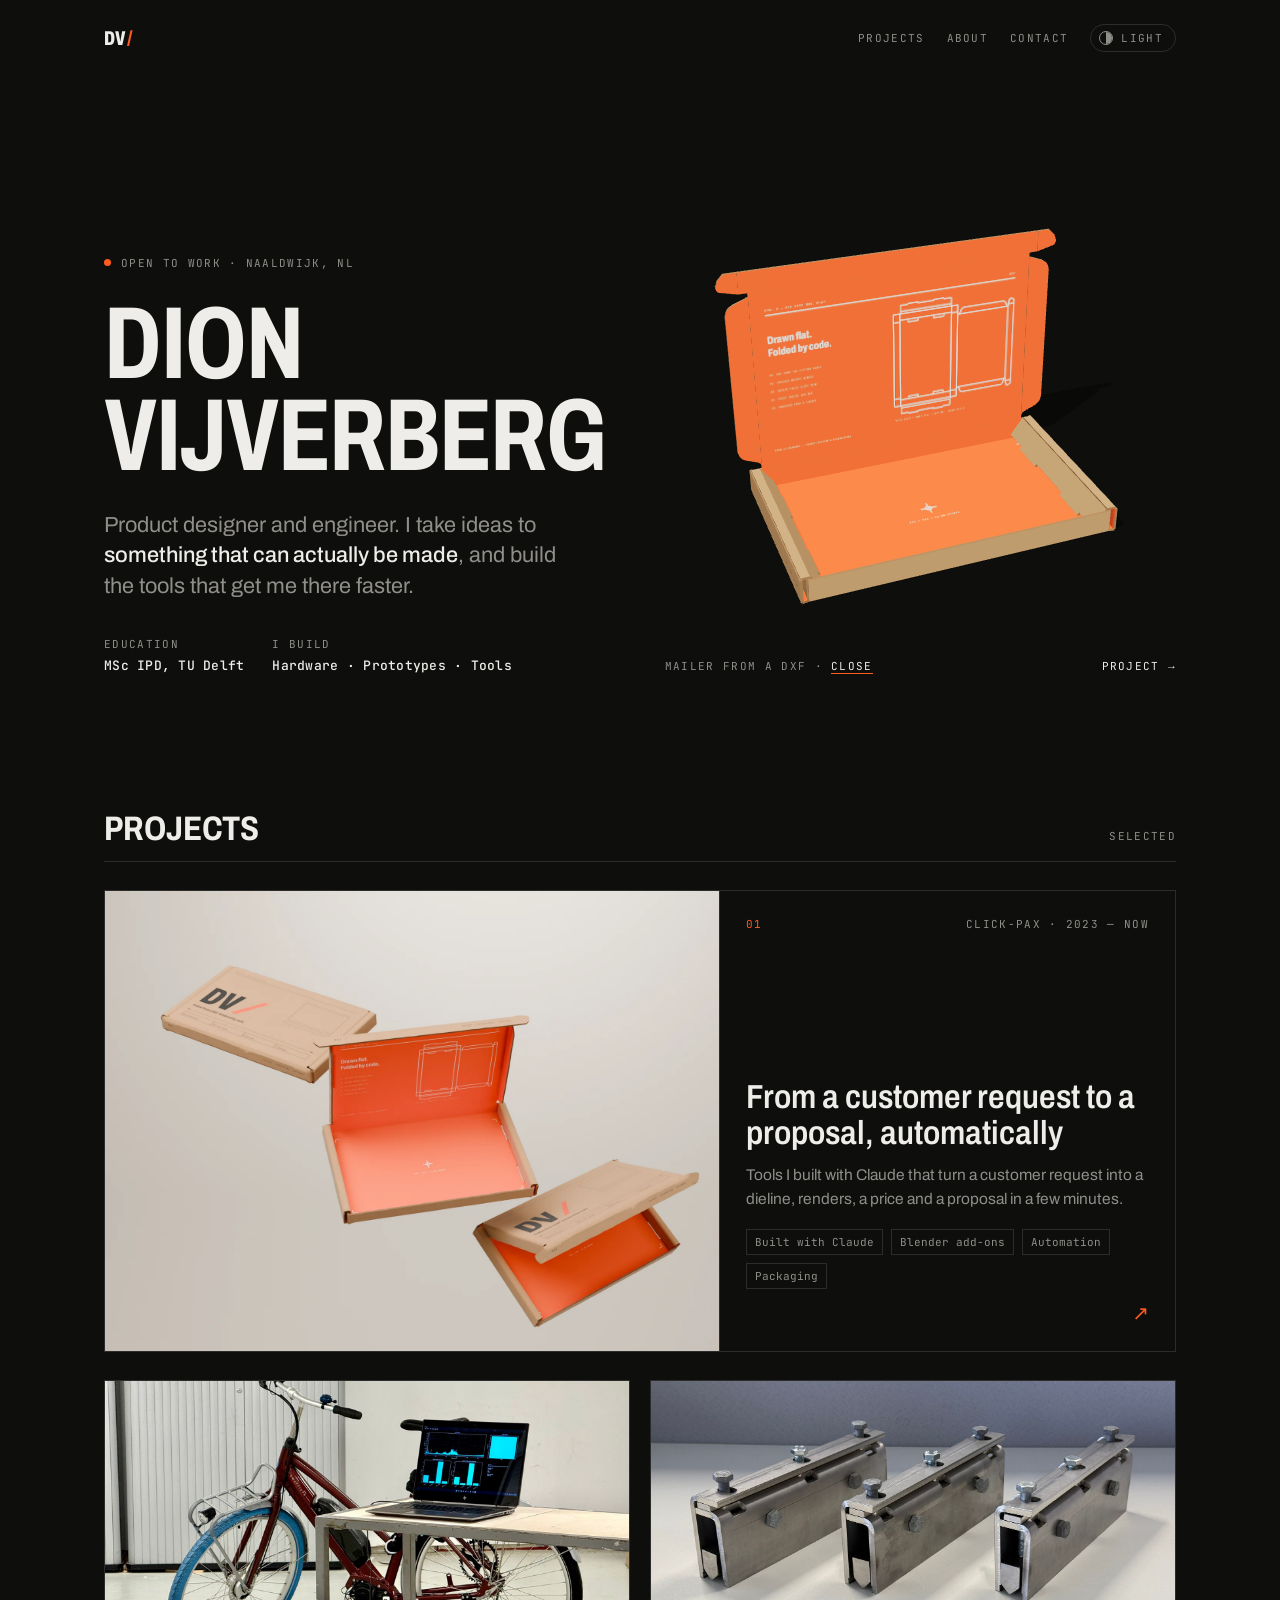
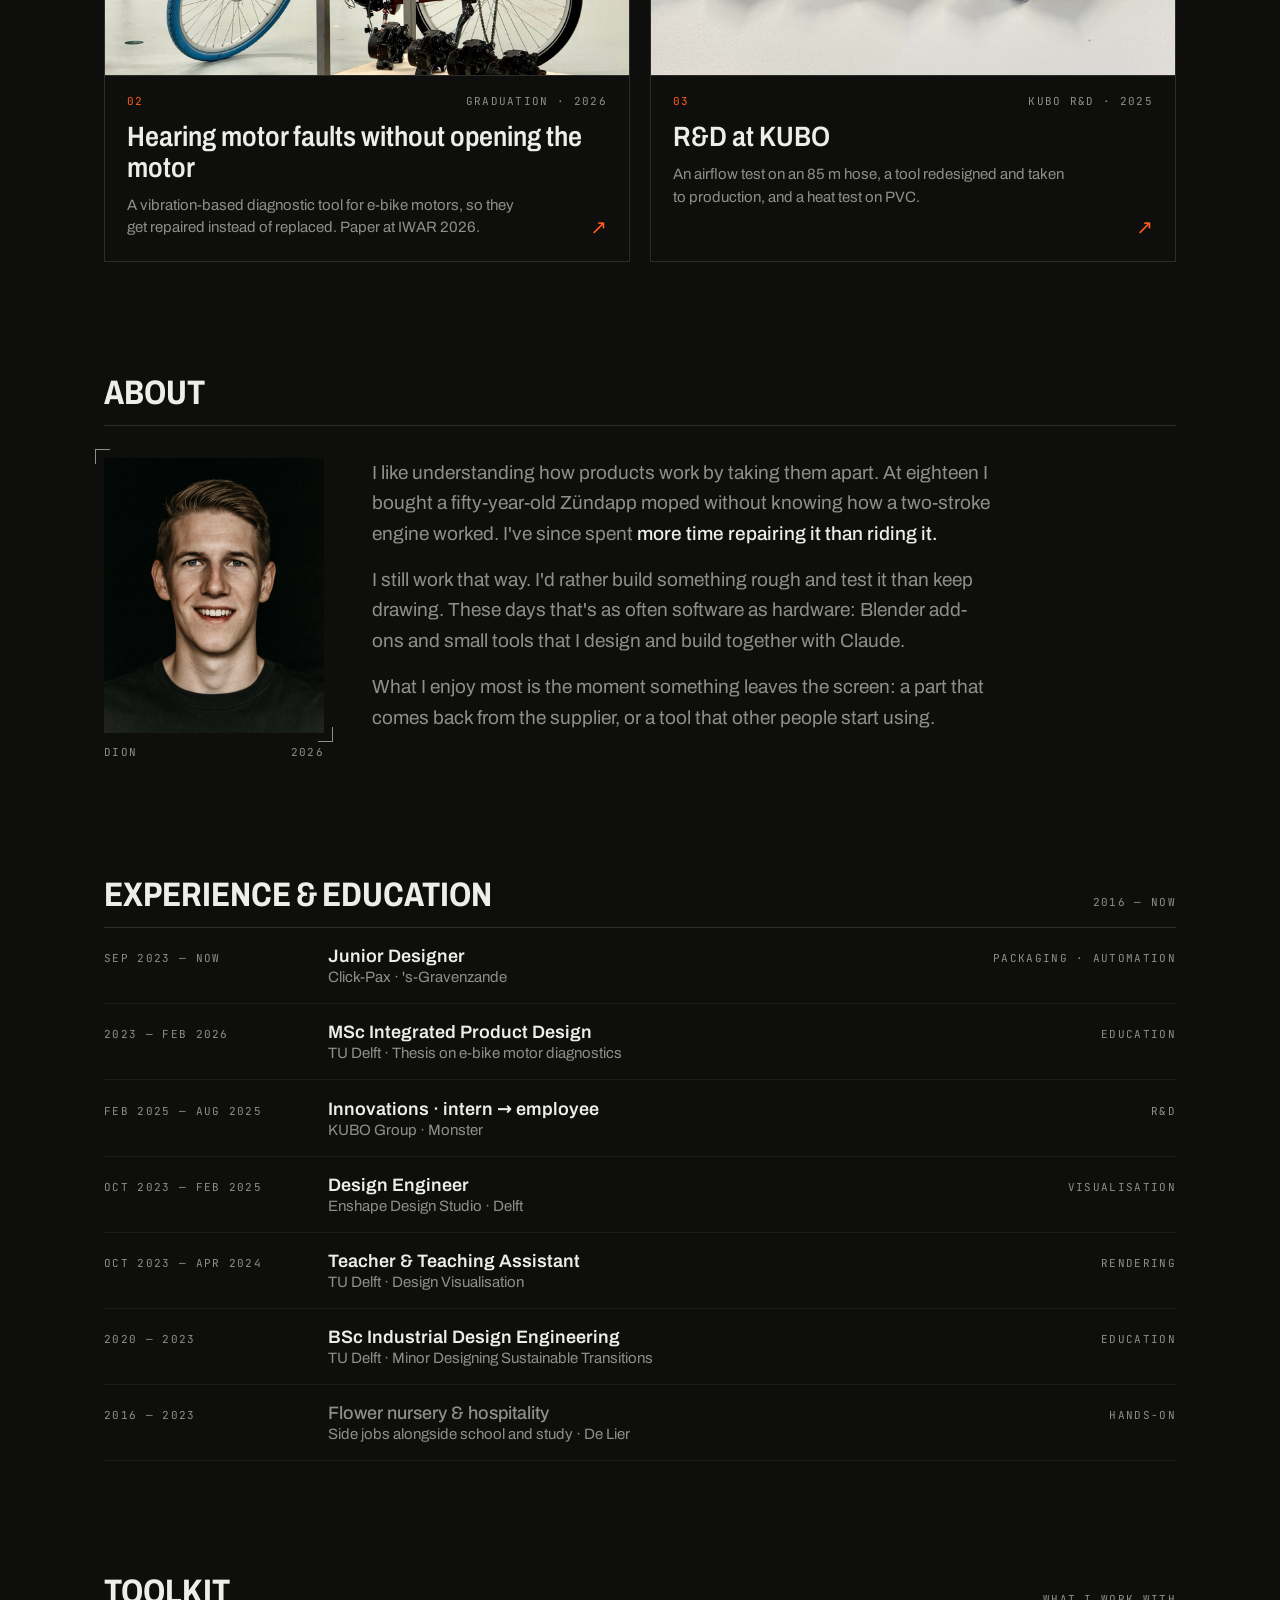
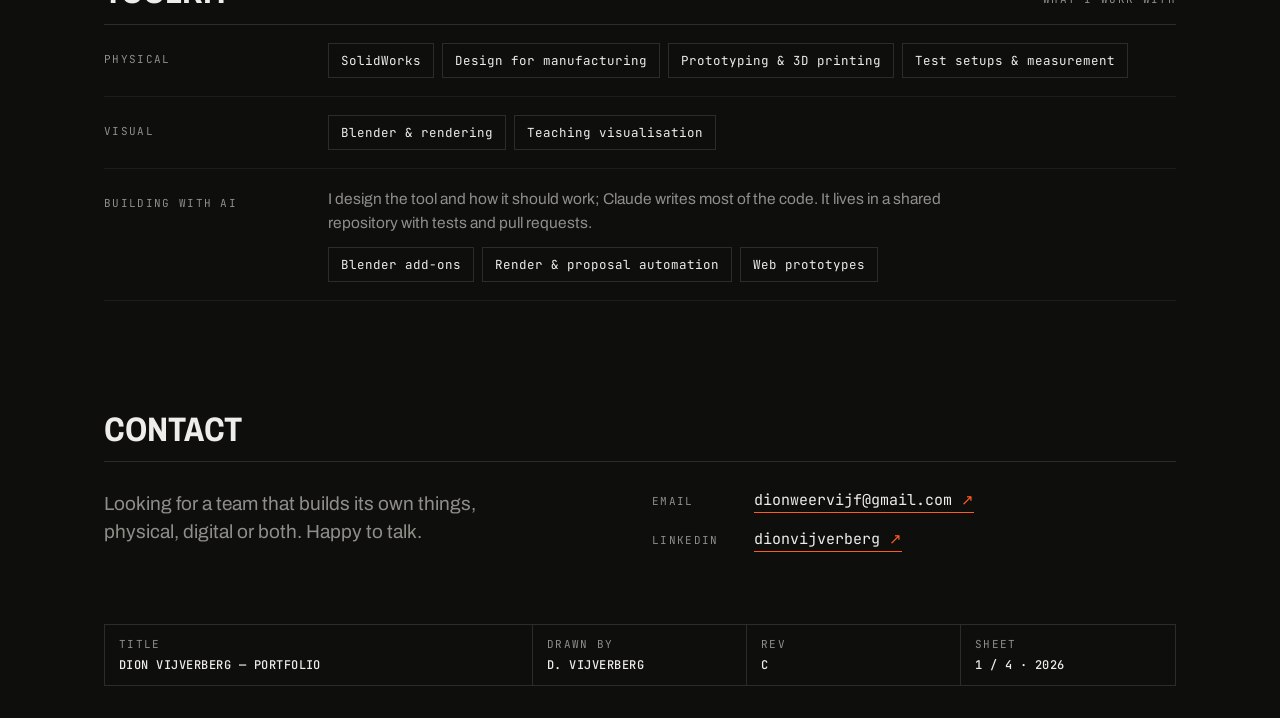
==== commit d8889170: "Homepage: opleiding in Experience, Click-Pax-kaart korter, overbodige labels weg, Toolkit zonder dub" ====
--- a/index.html
+++ b/index.html
@@ -66,7 +66,7 @@
           <div class="txt">
             <div class="top"><span class="mono hot">01</span><span class="mono">Click-Pax · 2023 — now</span></div>
             <h3>From a customer request to a proposal, automatically</h3>
-            <p>A chain of tools I built with Claude that turns a request into a dieline, a print, renders, a price and a proposal in a few minutes. No language model in the calculations, and prints that fail a quality check go to a person.</p>
+            <p>Tools I built with Claude that turn a customer request into a dieline, renders, a price and a proposal in a few minutes.</p>
             <div class="tags"><span>Built with Claude</span><span>Blender add-ons</span><span>Automation</span><span>Packaging</span></div>
             <span class="go">↗</span>
           </div>
@@ -93,7 +93,6 @@
       <section id="about">
         <div class="sec-head rv">
           <h2>About</h2>
-          <span class="mono">Physical + digital</span>
         </div>
         <div class="about">
           <figure class="portrait rv">
@@ -103,14 +102,15 @@
           <div class="about-text rv">
             <p>I like understanding how products work by taking them apart. At eighteen I bought a fifty-year-old Zündapp moped without knowing how a two-stroke engine worked. I've since spent <strong>more time repairing it than riding it.</strong></p>
             <p>I still work that way. I'd rather build something rough and test it than keep drawing. These days that's as often software as hardware: Blender add-ons and small tools that I design and build together with Claude.</p>
+            <p>What I enjoy most is the moment something leaves the screen: a part that comes back from the supplier, or a tool that other people start using.</p>
           </div>
         </div>
       </section>
 
       <section id="experience">
         <div class="sec-head rv">
-          <h2>Experience</h2>
-          <span class="mono">2023 — now</span>
+          <h2>Experience &amp; education</h2>
+          <span class="mono">2016 — now</span>
         </div>
         <ul class="exp">
           <li class="rv">
@@ -119,6 +119,11 @@
             <span class="mono">Packaging · Automation</span>
           </li>
           <li class="rv">
+            <span class="mono">2023 — Feb 2026</span>
+            <div><div class="role">MSc Integrated Product Design</div><div class="org">TU Delft · Thesis on e-bike motor diagnostics</div></div>
+            <span class="mono">Education</span>
+          </li>
+          <li class="rv">
             <span class="mono">Feb 2025 — Aug 2025</span>
             <div><div class="role">Innovations · intern → employee</div><div class="org">KUBO Group · Monster</div></div>
             <span class="mono">R&amp;D</span>
@@ -132,6 +137,11 @@
             <span class="mono">Oct 2023 — Apr 2024</span>
             <div><div class="role">Teacher &amp; Teaching Assistant</div><div class="org">TU Delft · Design Visualisation</div></div>
             <span class="mono">Rendering</span>
+          </li>
+          <li class="rv">
+            <span class="mono">2020 — 2023</span>
+            <div><div class="role">BSc Industrial Design Engineering</div><div class="org">TU Delft · Minor Designing Sustainable Transitions</div></div>
+            <span class="mono">Education</span>
           </li>
           <li class="rv earlier">
             <span class="mono">2016 — 2023</span>
@@ -153,12 +163,12 @@
           </li>
           <li class="rv">
             <span class="mono">Visual</span>
-            <div class="skills"><span>Blender &amp; rendering</span><span>Product visualisation</span></div>
+            <div class="skills"><span>Blender &amp; rendering</span><span>Teaching visualisation</span></div>
           </li>
           <li class="rv">
             <span class="mono">Building with AI</span>
             <div>
-              <p class="tools-note">I design the tool and how it should work; Claude writes most of the code. It lives in a shared repository with tests and pull requests, so it keeps working after the first demo.</p>
+              <p class="tools-note">I design the tool and how it should work; Claude writes most of the code. It lives in a shared repository with tests and pull requests.</p>
               <div class="skills"><span>Blender add-ons</span><span>Render &amp; proposal automation</span><span>Web prototypes</span></div>
             </div>
           </li>
@@ -168,7 +178,6 @@
       <section class="contact" id="contact">
         <div class="sec-head rv">
           <h2>Contact</h2>
-          <span class="mono">Email · LinkedIn</span>
         </div>
         <div class="contact-grid rv">
           <p class="contact-sub">Looking for a team that builds its own things, physical, digital or both. Happy to talk.</p>
--- a/assets/home.css
+++ b/assets/home.css
@@ -103,3 +103,7 @@
 @media (max-width: 860px) { .hero-fold .fold-stage { aspect-ratio: 4 / 3; } }
 .feature .img.img-render { border-right: 1px solid var(--faint); }
 @media (max-width: 860px) { .feature .img.img-render { border-right: 0; border-bottom: 1px solid var(--faint); } }
+
+/* long section title: keep label on one line */
+#experience .sec-head { gap: 16px; }
+#experience .sec-head .mono { white-space: nowrap; }
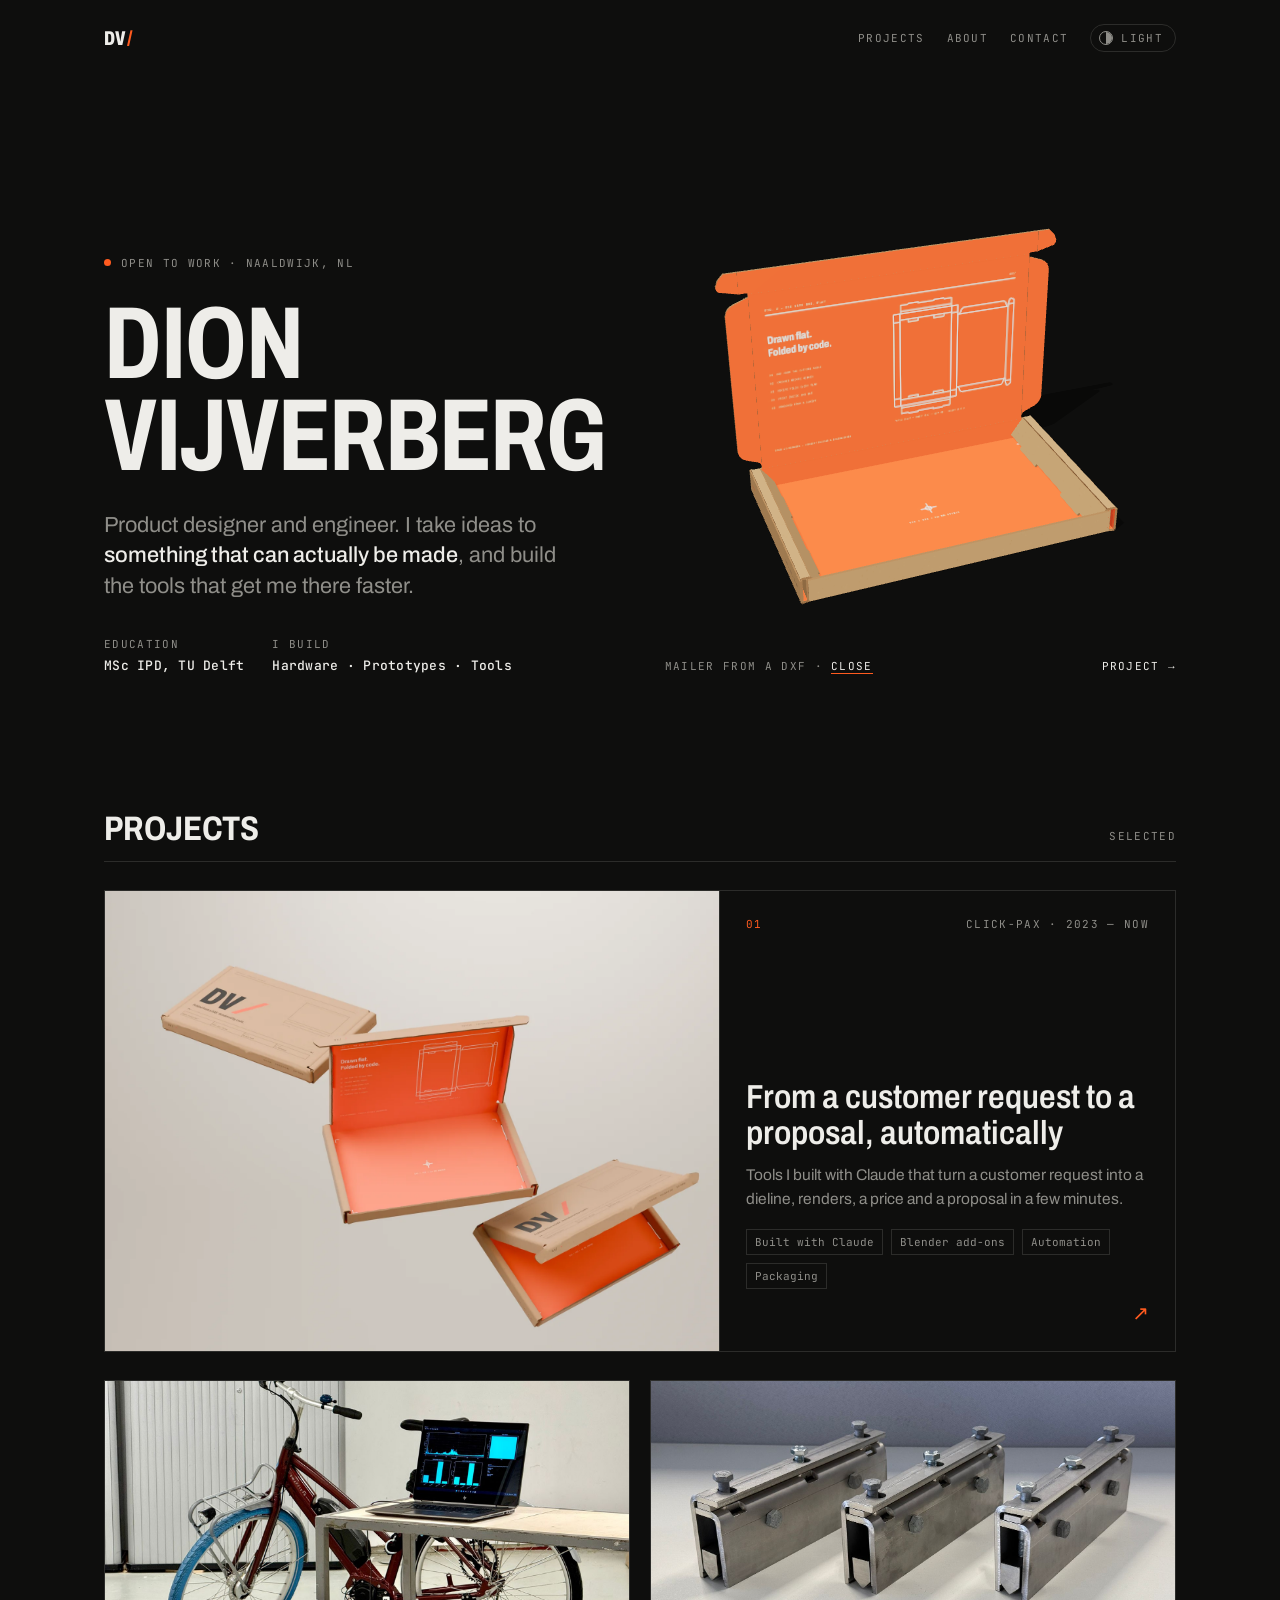
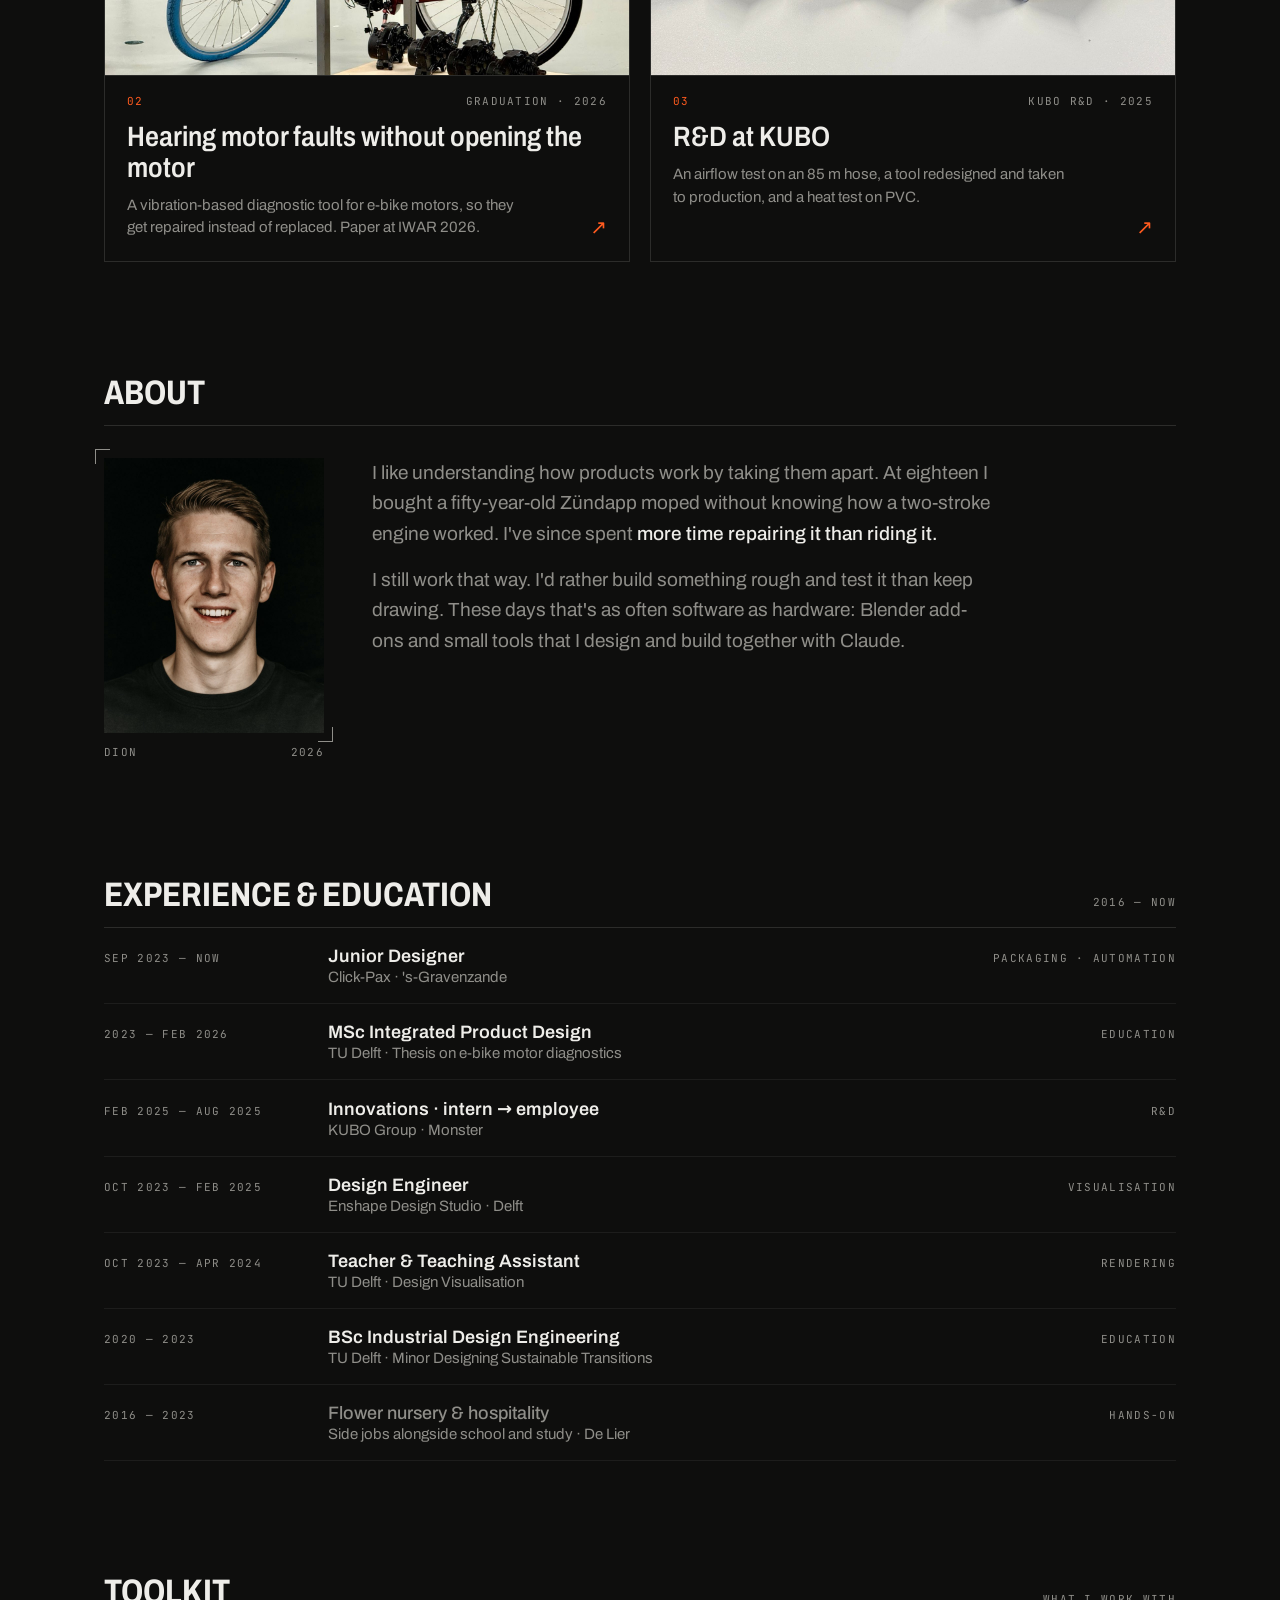
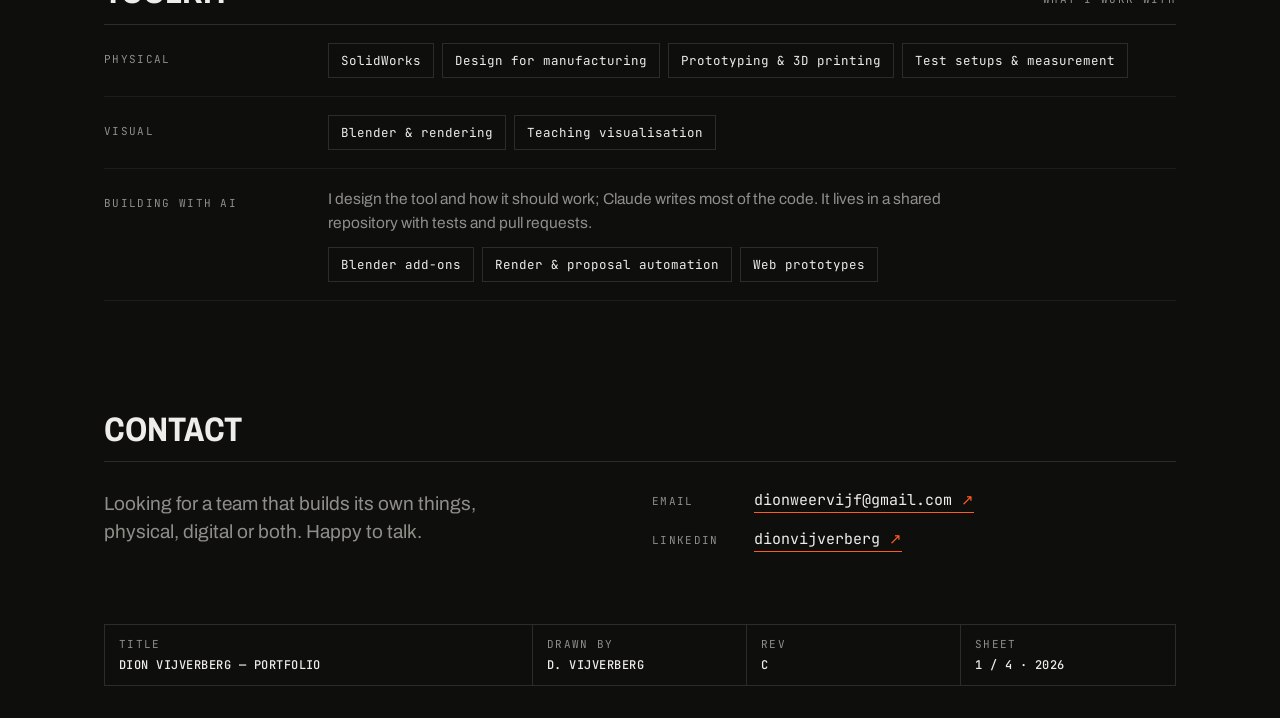
==== commit 8aa98f98: "About: laatste zin weggehaald Co-Authored-By: Claude Opus 5.5 <noreply@anthropic.com> Claude-Session" ====
--- a/index.html
+++ b/index.html
@@ -102,7 +102,6 @@
           <div class="about-text rv">
             <p>I like understanding how products work by taking them apart. At eighteen I bought a fifty-year-old Zündapp moped without knowing how a two-stroke engine worked. I've since spent <strong>more time repairing it than riding it.</strong></p>
             <p>I still work that way. I'd rather build something rough and test it than keep drawing. These days that's as often software as hardware: Blender add-ons and small tools that I design and build together with Claude.</p>
-            <p>What I enjoy most is the moment something leaves the screen: a part that comes back from the supplier, or a tool that other people start using.</p>
           </div>
         </div>
       </section>
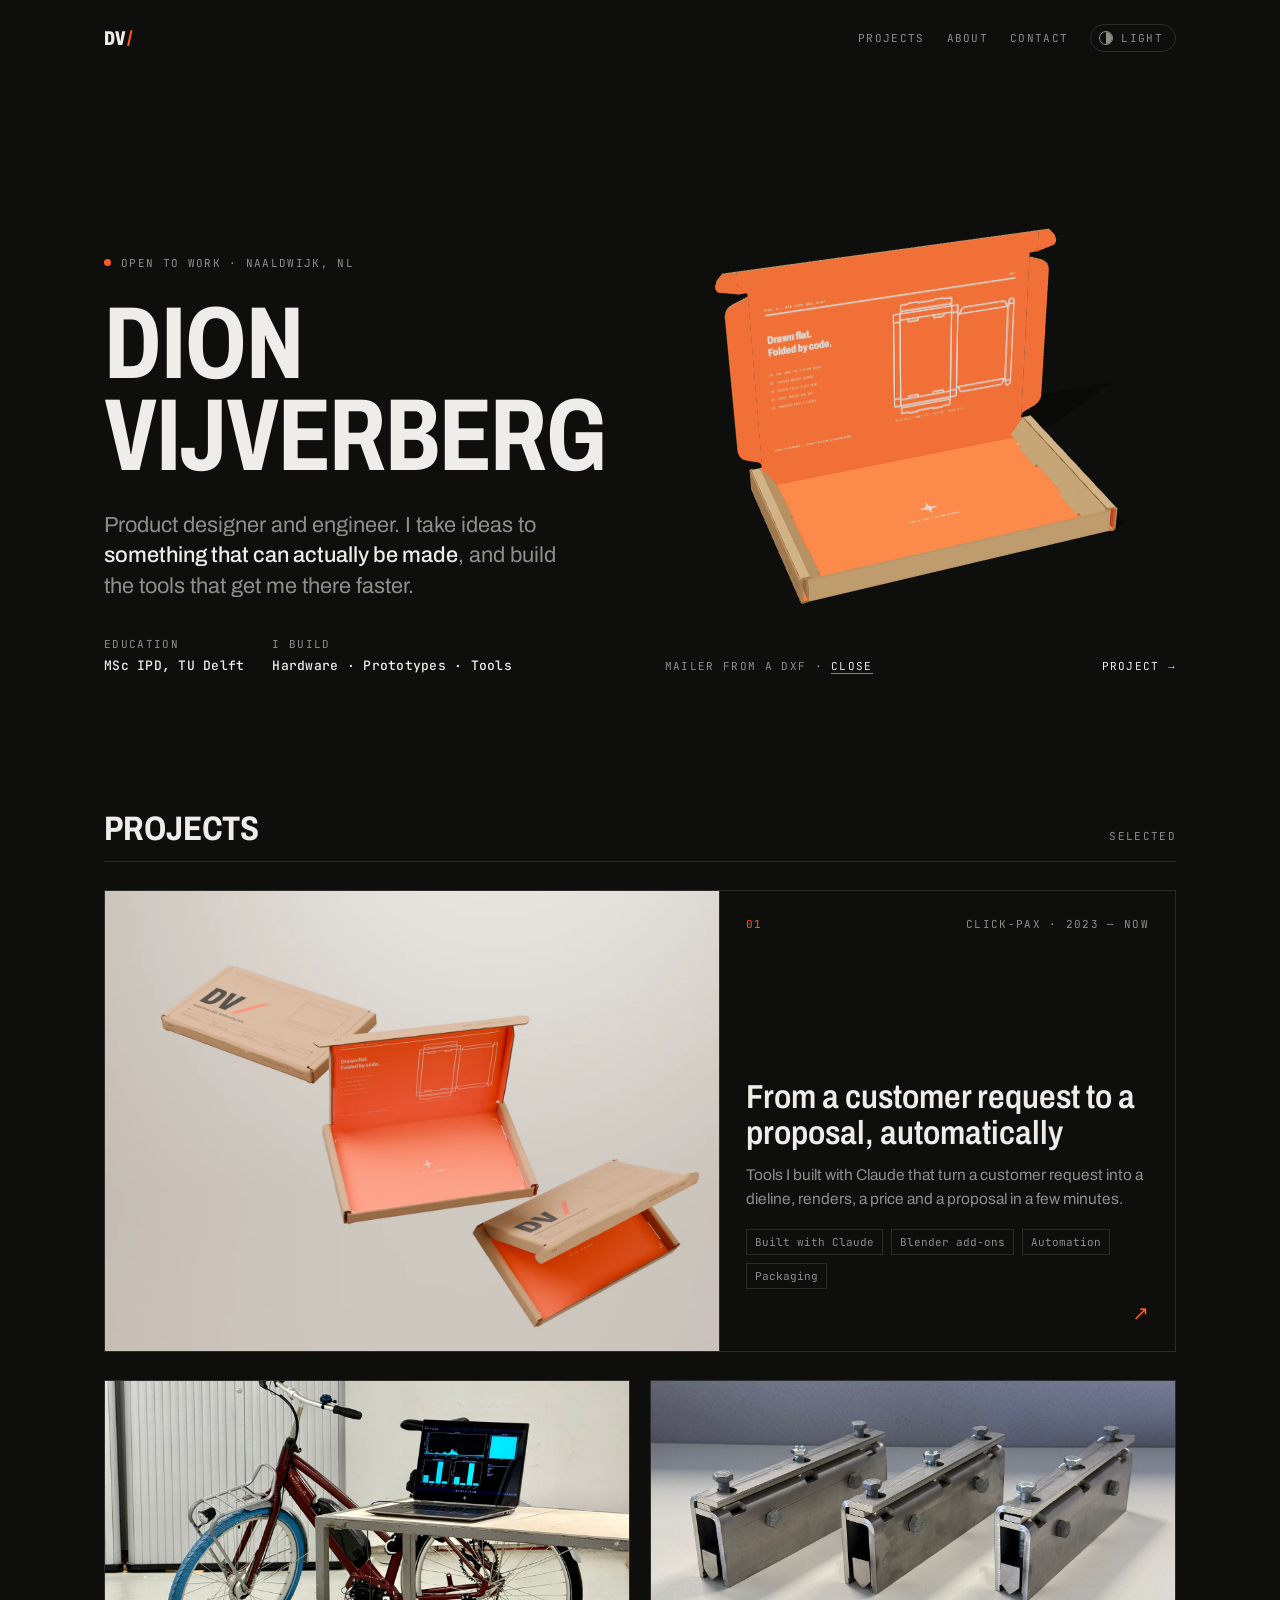
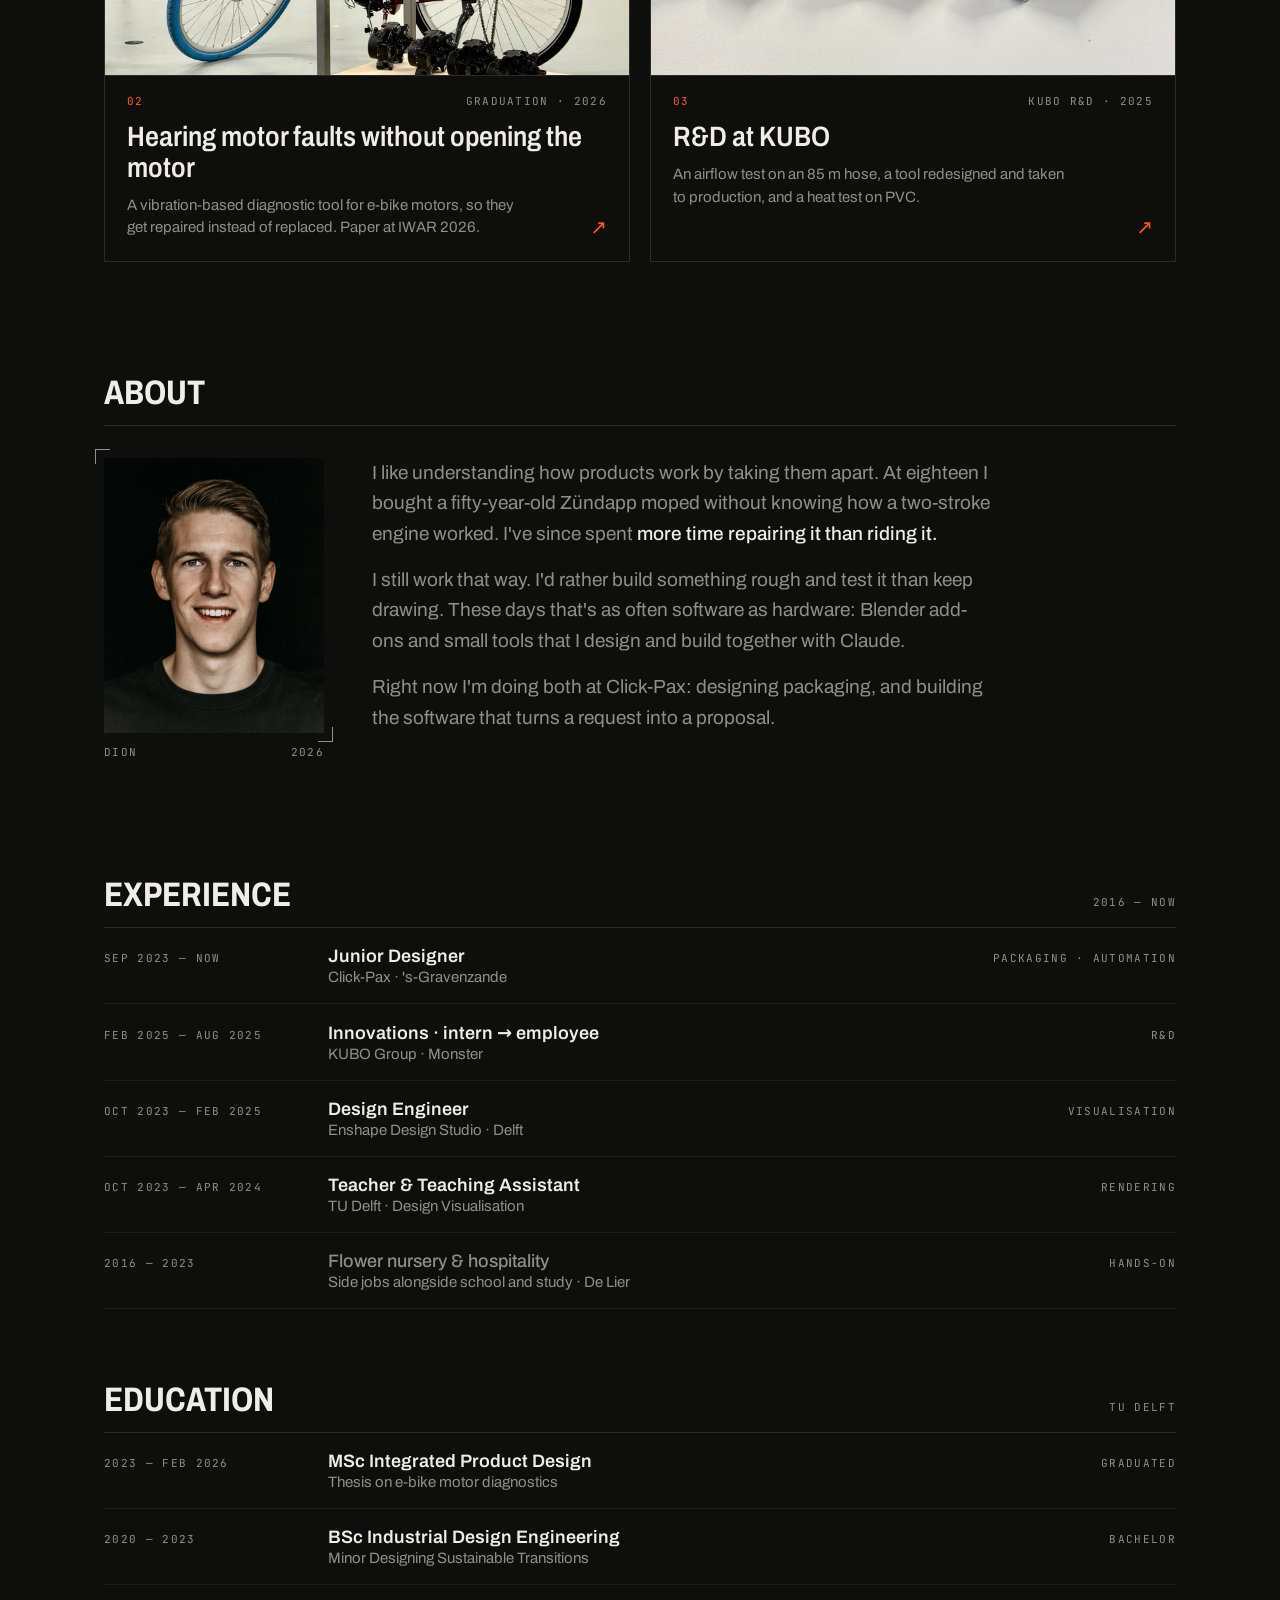
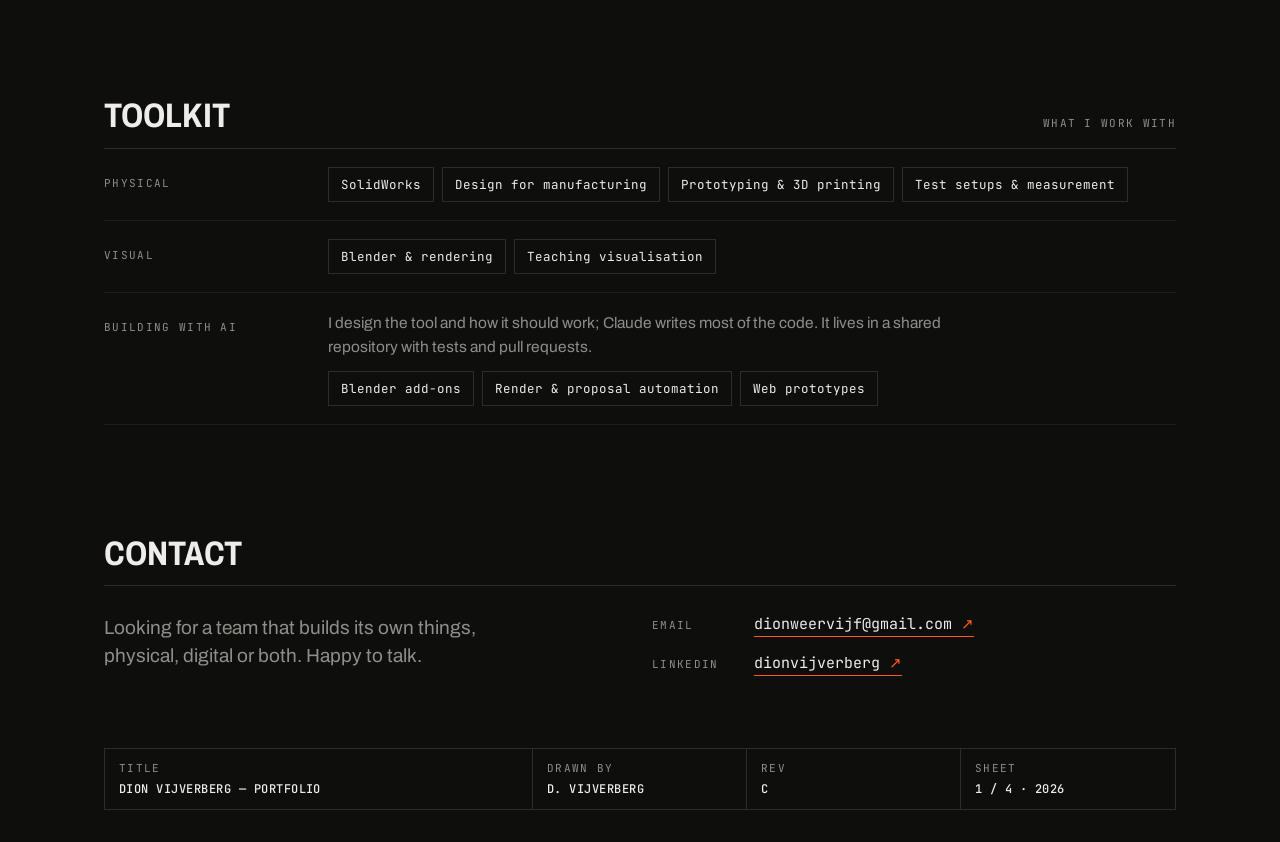
==== commit 7f525c2c: "Opleiding als eigen sectie onder Experience, About-zin over Click-Pax Co-Authored-By: Claude Opus 5." ====
--- a/index.html
+++ b/index.html
@@ -102,13 +102,14 @@
           <div class="about-text rv">
             <p>I like understanding how products work by taking them apart. At eighteen I bought a fifty-year-old Zündapp moped without knowing how a two-stroke engine worked. I've since spent <strong>more time repairing it than riding it.</strong></p>
             <p>I still work that way. I'd rather build something rough and test it than keep drawing. These days that's as often software as hardware: Blender add-ons and small tools that I design and build together with Claude.</p>
+            <p>Right now I'm doing both at Click-Pax: designing packaging, and building the software that turns a request into a proposal.</p>
           </div>
         </div>
       </section>
 
       <section id="experience">
         <div class="sec-head rv">
-          <h2>Experience &amp; education</h2>
+          <h2>Experience</h2>
           <span class="mono">2016 — now</span>
         </div>
         <ul class="exp">
@@ -118,11 +119,6 @@
             <span class="mono">Packaging · Automation</span>
           </li>
           <li class="rv">
-            <span class="mono">2023 — Feb 2026</span>
-            <div><div class="role">MSc Integrated Product Design</div><div class="org">TU Delft · Thesis on e-bike motor diagnostics</div></div>
-            <span class="mono">Education</span>
-          </li>
-          <li class="rv">
             <span class="mono">Feb 2025 — Aug 2025</span>
             <div><div class="role">Innovations · intern → employee</div><div class="org">KUBO Group · Monster</div></div>
             <span class="mono">R&amp;D</span>
@@ -136,16 +132,30 @@
             <span class="mono">Oct 2023 — Apr 2024</span>
             <div><div class="role">Teacher &amp; Teaching Assistant</div><div class="org">TU Delft · Design Visualisation</div></div>
             <span class="mono">Rendering</span>
-          </li>
-          <li class="rv">
-            <span class="mono">2020 — 2023</span>
-            <div><div class="role">BSc Industrial Design Engineering</div><div class="org">TU Delft · Minor Designing Sustainable Transitions</div></div>
-            <span class="mono">Education</span>
           </li>
           <li class="rv earlier">
             <span class="mono">2016 — 2023</span>
             <div><div class="role">Flower nursery &amp; hospitality</div><div class="org">Side jobs alongside school and study · De Lier</div></div>
             <span class="mono">Hands-on</span>
+          </li>
+        </ul>
+      </section>
+
+      <section id="education">
+        <div class="sec-head rv">
+          <h2>Education</h2>
+          <span class="mono">TU Delft</span>
+        </div>
+        <ul class="exp">
+          <li class="rv">
+            <span class="mono">2023 — Feb 2026</span>
+            <div><div class="role">MSc Integrated Product Design</div><div class="org">Thesis on e-bike motor diagnostics</div></div>
+            <span class="mono">Graduated</span>
+          </li>
+          <li class="rv">
+            <span class="mono">2020 — 2023</span>
+            <div><div class="role">BSc Industrial Design Engineering</div><div class="org">Minor Designing Sustainable Transitions</div></div>
+            <span class="mono">Bachelor</span>
           </li>
         </ul>
       </section>
--- a/assets/home.css
+++ b/assets/home.css
@@ -107,3 +107,4 @@
 /* long section title: keep label on one line */
 #experience .sec-head { gap: 16px; }
 #experience .sec-head .mono { white-space: nowrap; }
+#education { padding-top: 72px; }
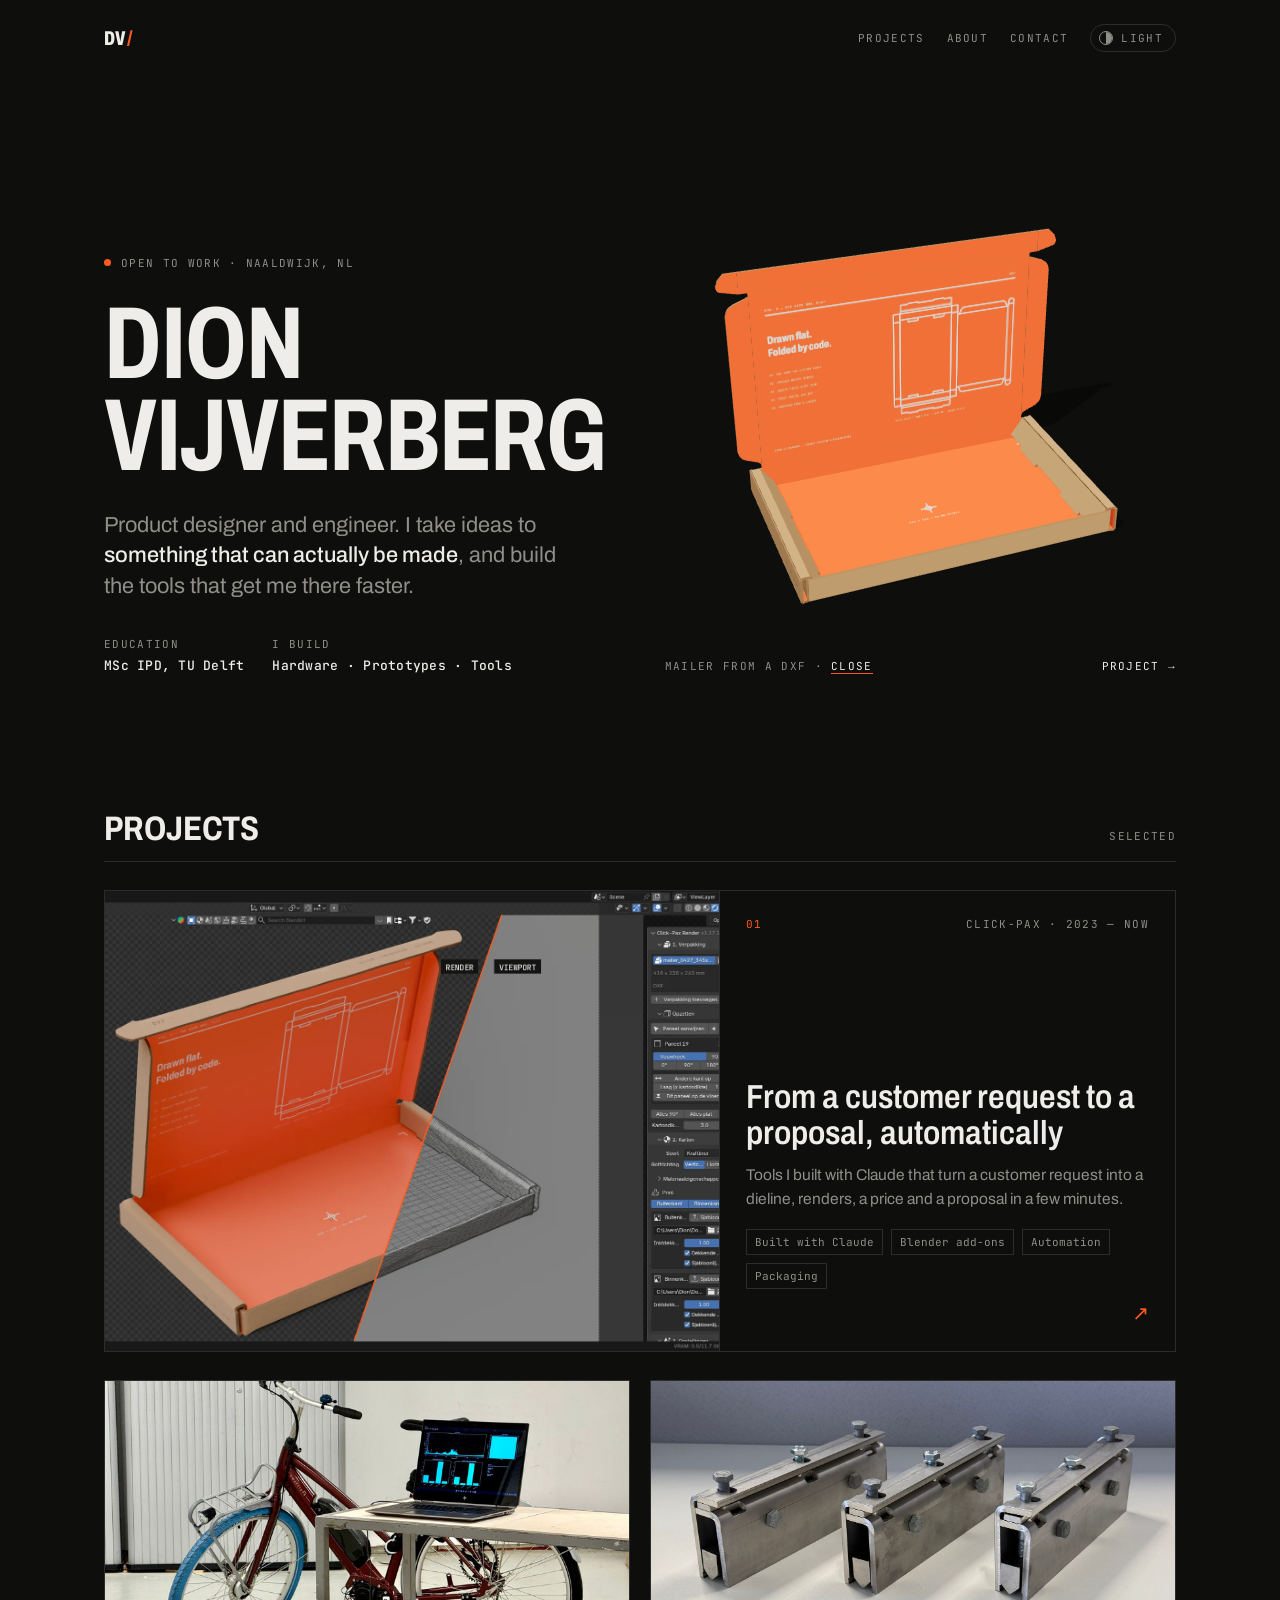
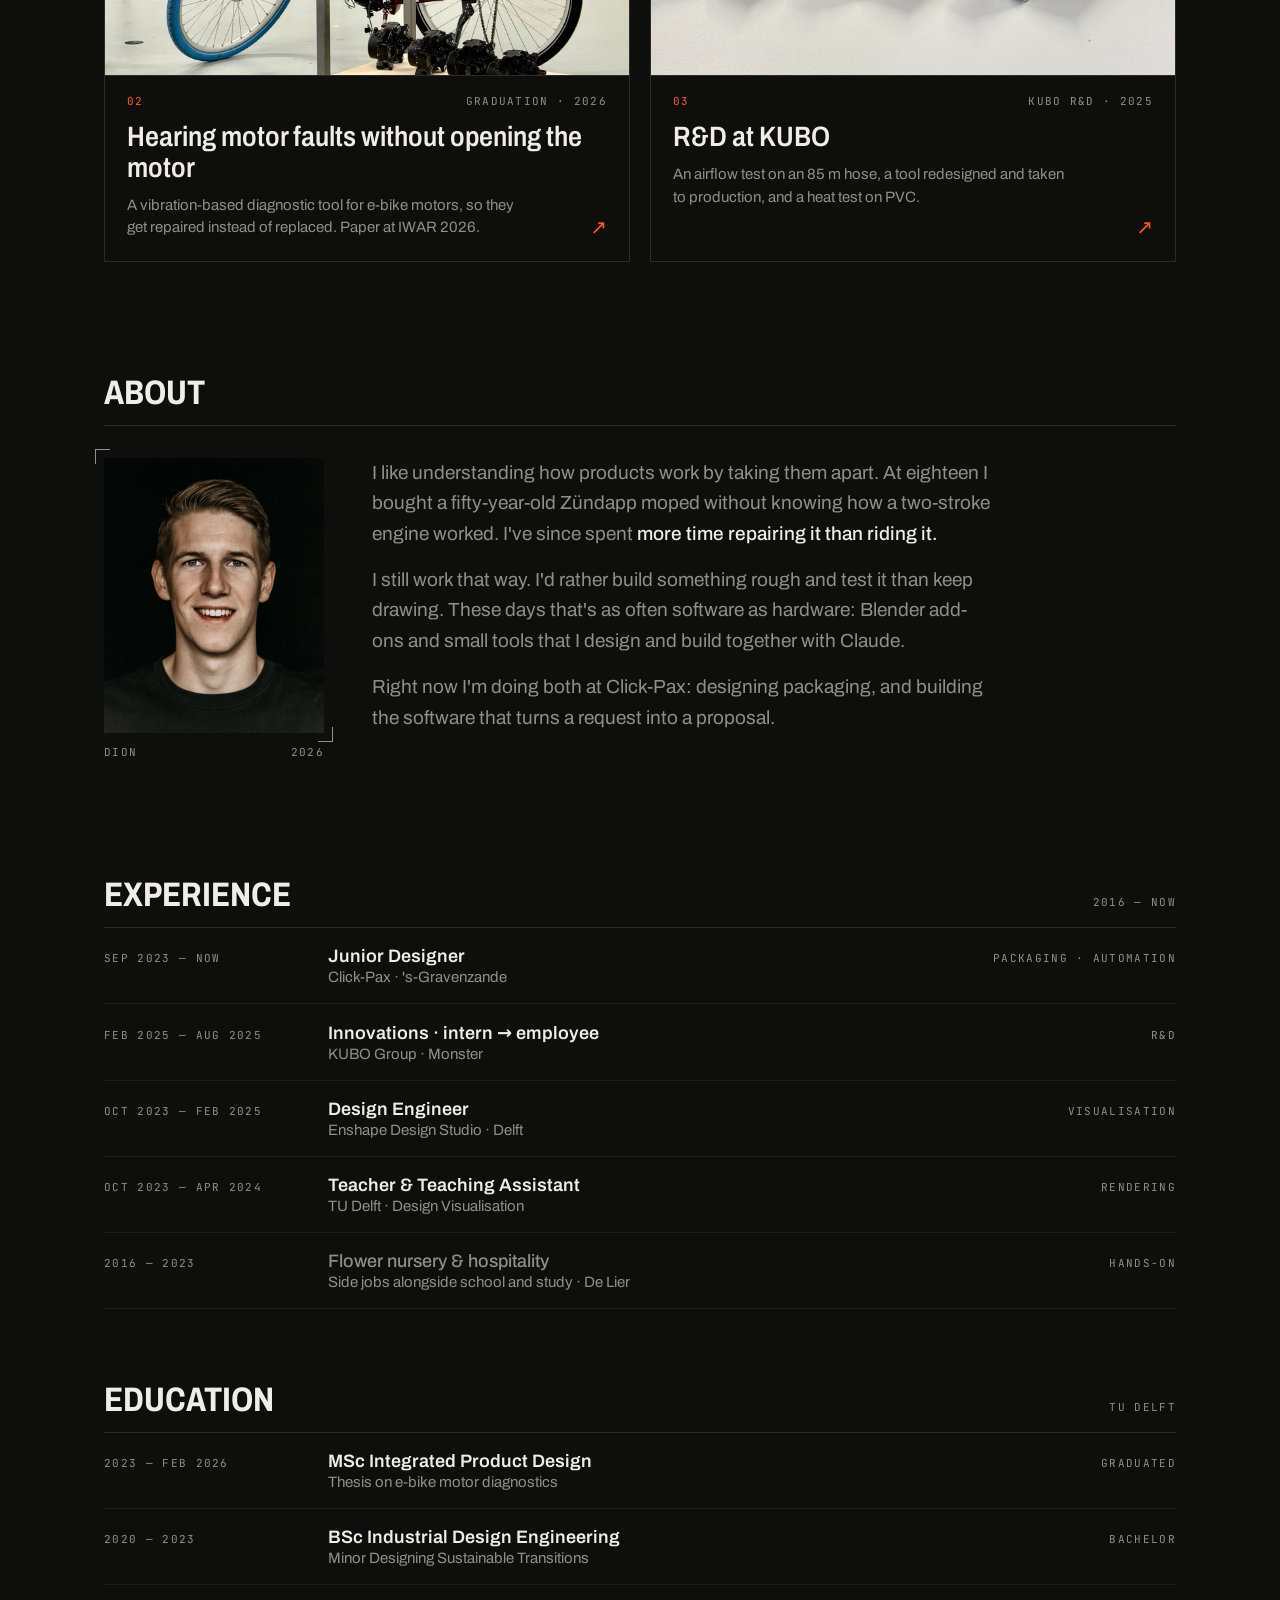
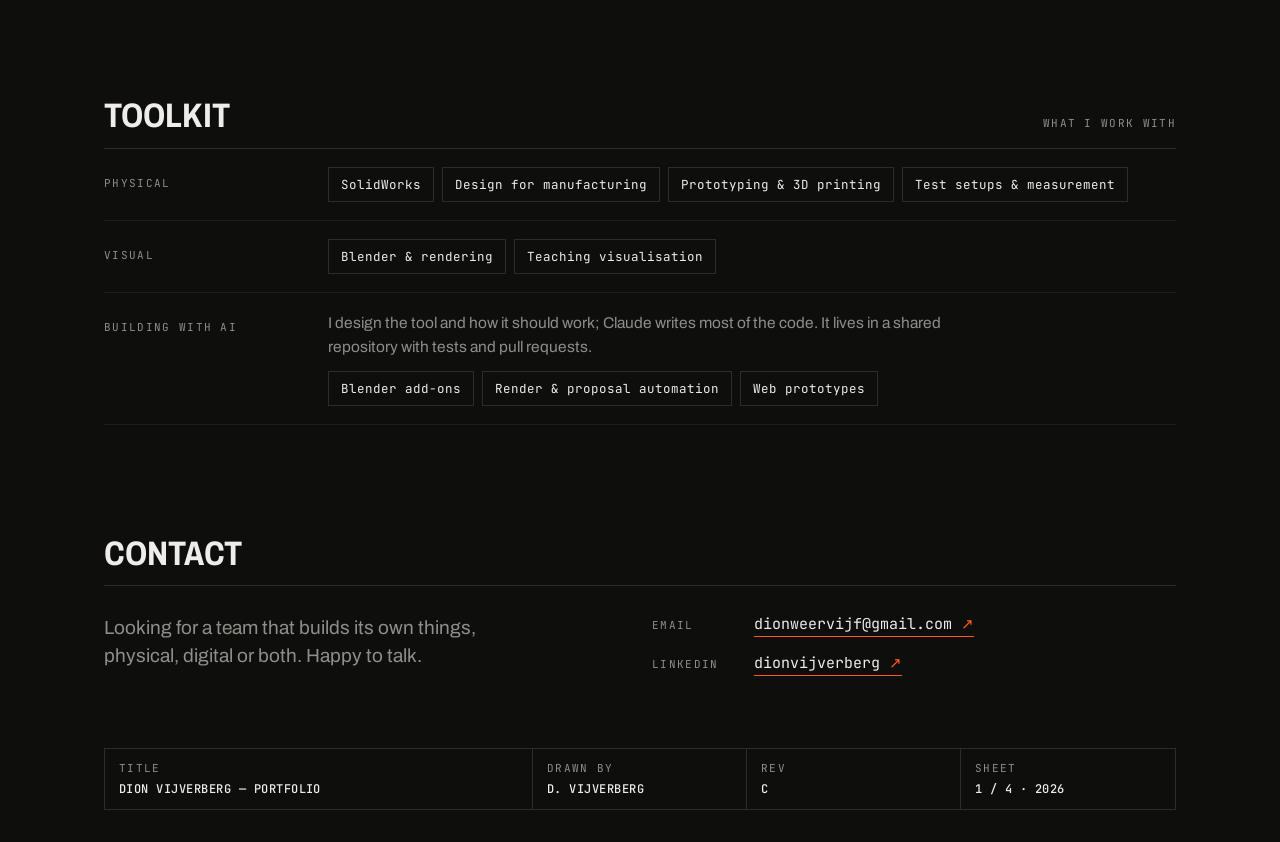
==== commit 69fce86e: "Domein dionvijverberg.nl, 404, sitemap, robots en nieuwe Click-Pax-kaart - og-tags en canonical naar" ====
--- a/index.html
+++ b/index.html
@@ -13,8 +13,9 @@
   <meta property="og:type" content="website">
   <meta property="og:title" content="Dion Vijverberg — Product designer and engineer">
   <meta property="og:description" content="Product designer and engineer. I design and build products, physical and digital.">
-  <meta property="og:url" content="https://websitesdv.vercel.app/">
-  <meta property="og:image" content="https://websitesdv.vercel.app/og.png">
+  <link rel="canonical" href="https://www.dionvijverberg.nl/">
+  <meta property="og:url" content="https://www.dionvijverberg.nl/">
+  <meta property="og:image" content="https://www.dionvijverberg.nl/og.png">
   <meta property="og:image:width" content="1200">
   <meta property="og:image:height" content="630">
   <meta name="twitter:card" content="summary_large_image">
@@ -50,7 +51,7 @@
           </div>
         </div>
         <figure class="fold hero-3d hero-fold" data-hero data-start="0.62" data-src="/assets/projects/click-pax/mailer-0427.json" data-tex-out="/assets/projects/click-pax/tex-out.webp" data-tex-in="/assets/projects/click-pax/tex-in.webp">
-          <div class="fold-stage"><span class="fold-status mono"></span></div>
+          <div class="fold-stage" role="img" aria-label="3D model of a kraft mailer box with a DV print, folded from its production dieline. Drag to rotate; the button folds and unfolds it."><span class="fold-status mono"></span></div>
           <figcaption class="mono"><span>Mailer from a DXF · <button class="fold-link" type="button" data-play>Unfold</button></span><a href="/projects/click-pax">Project →</a></figcaption>
         </figure>
       </div>
@@ -62,7 +63,7 @@
         </div>
 
         <a class="feature rv" href="/projects/click-pax">
-          <div class="img img-render"><img src="/assets/projects/click-pax/r/card.webp" alt="Three kraft mailer boxes floating in a studio, two open with an orange inside print" width="1600" height="1200" loading="lazy" decoding="async"></div>
+          <div class="img img-render"><img src="/assets/projects/click-pax/r/card-blender.webp" alt="The mailer in Blender with the Click-Pax Render panel: on the left the folded model in the viewport, on the right the final render" width="1346" height="1009" loading="lazy" decoding="async"></div>
           <div class="txt">
             <div class="top"><span class="mono hot">01</span><span class="mono">Click-Pax · 2023 — now</span></div>
             <h3>From a customer request to a proposal, automatically</h3>
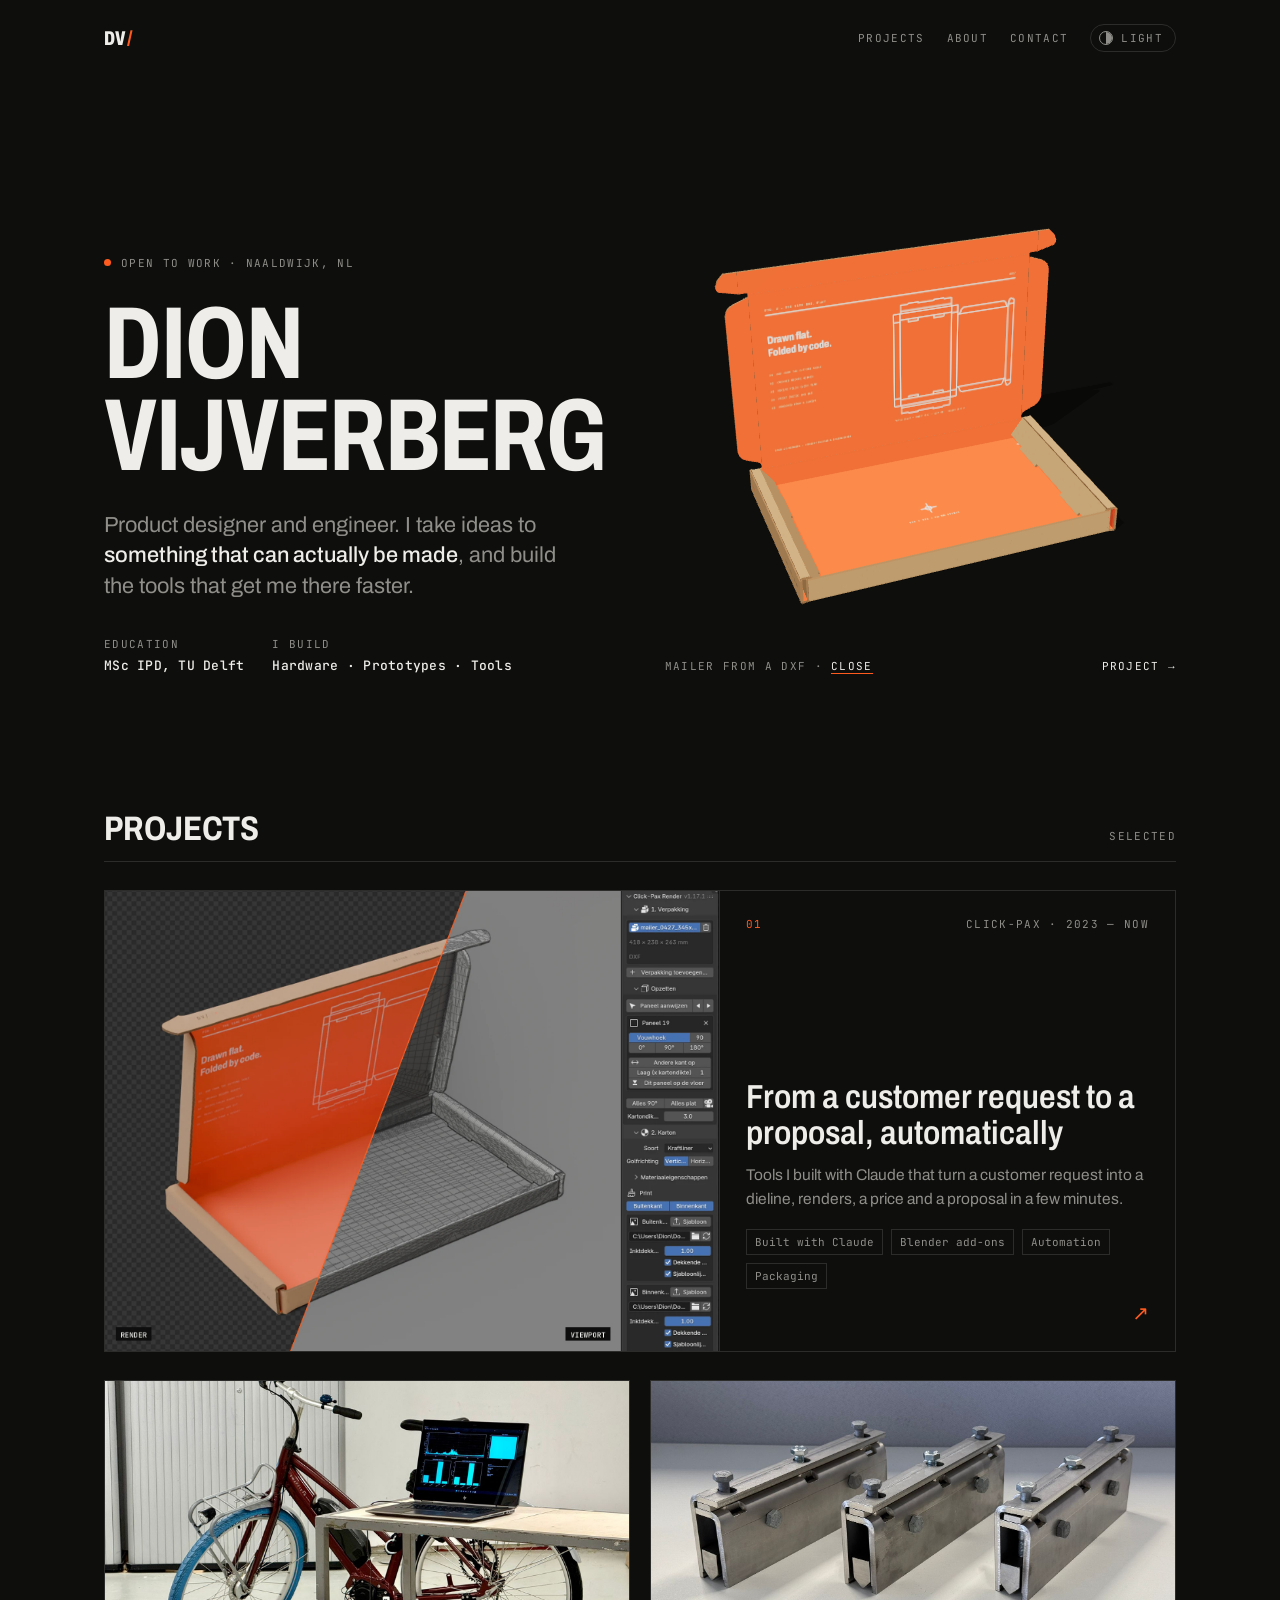
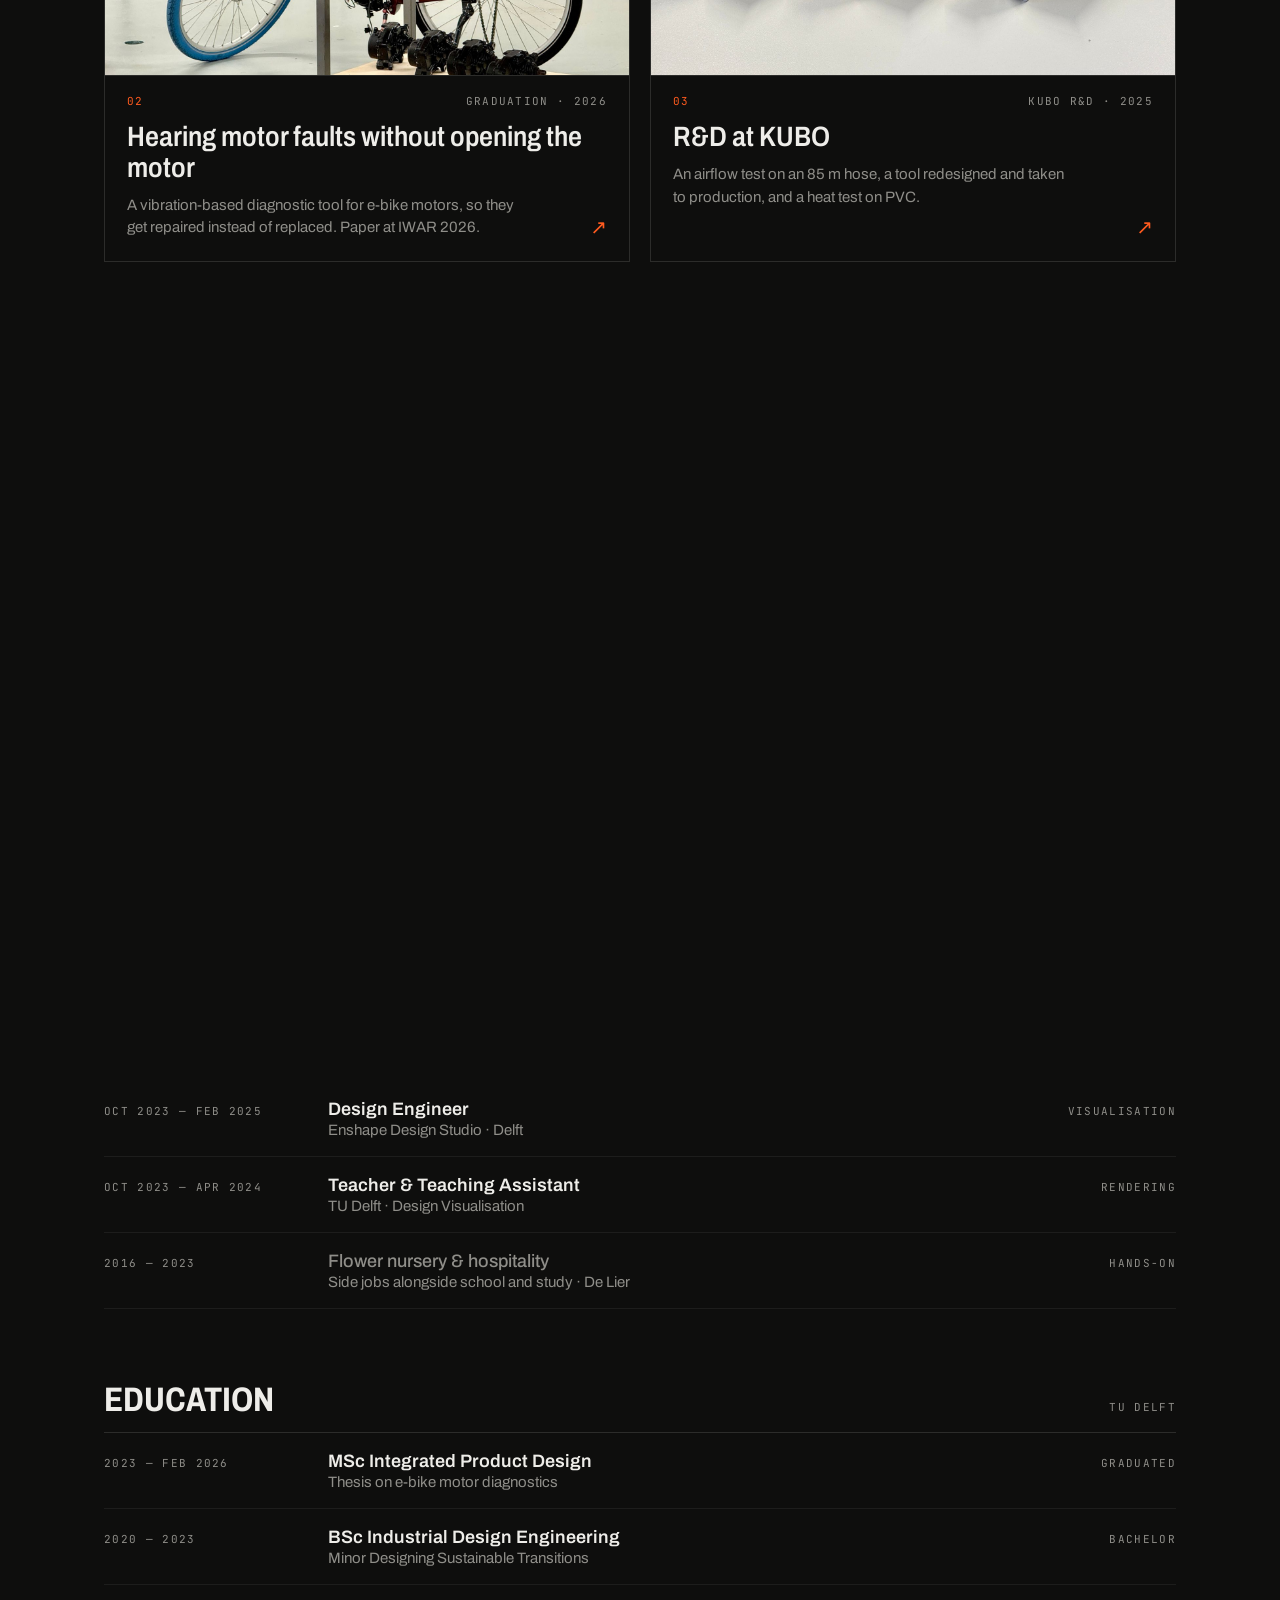
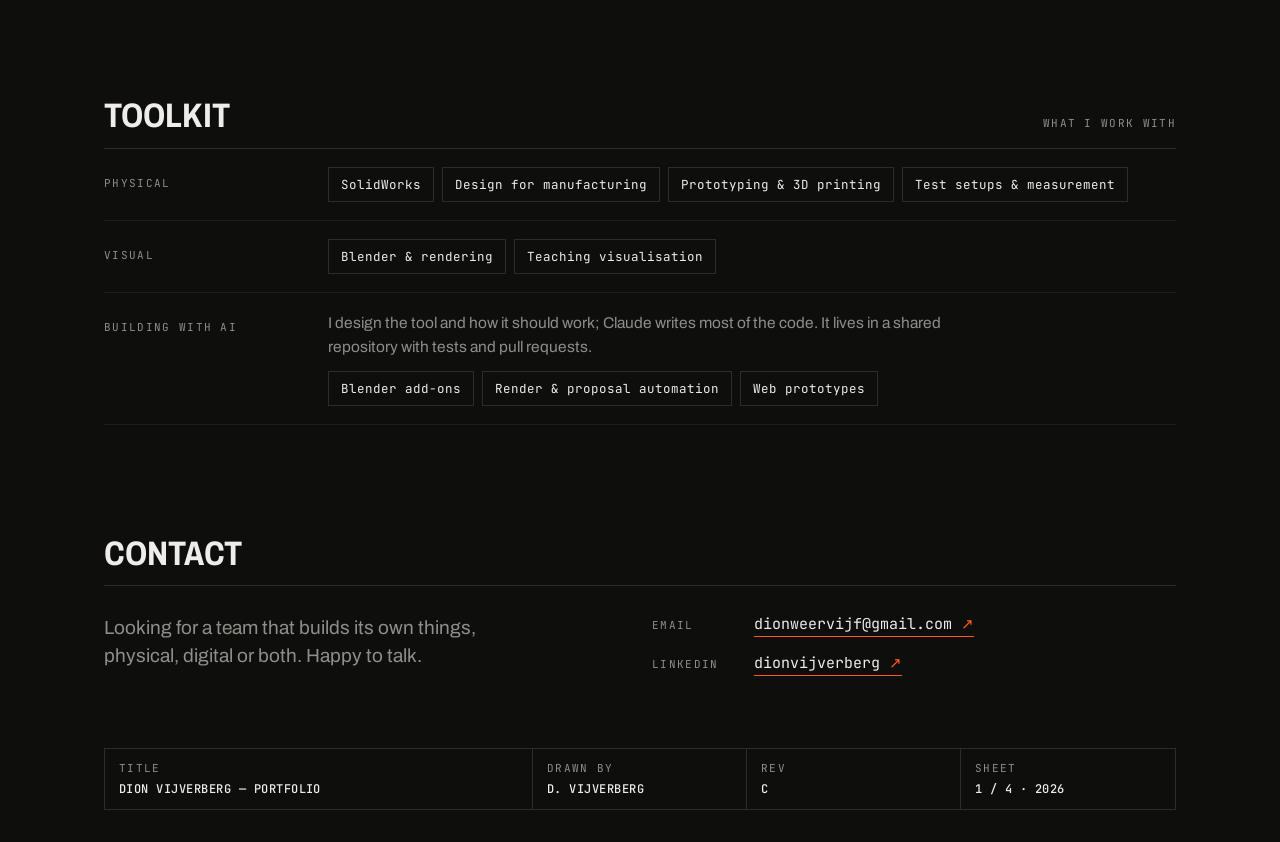
==== commit 73ca28d5: "Click-Pax: schone Blender-beelden zonder selectie, kaart 4:3, cijferrij weg Co-Authored-By: Claude O" ====
--- a/index.html
+++ b/index.html
@@ -63,7 +63,7 @@
         </div>
 
         <a class="feature rv" href="/projects/click-pax">
-          <div class="img img-render"><img src="/assets/projects/click-pax/r/card-blender.webp" alt="The mailer in Blender with the Click-Pax Render panel: on the left the folded model in the viewport, on the right the final render" width="1346" height="1009" loading="lazy" decoding="async"></div>
+          <div class="img img-render"><img src="/assets/projects/click-pax/r/card-blender.webp" alt="The mailer in Blender with the Click-Pax Render panel: on the left the final render, on the right the folded model in the viewport" width="1600" height="1200" loading="lazy" decoding="async"></div>
           <div class="txt">
             <div class="top"><span class="mono hot">01</span><span class="mono">Click-Pax · 2023 — now</span></div>
             <h3>From a customer request to a proposal, automatically</h3>
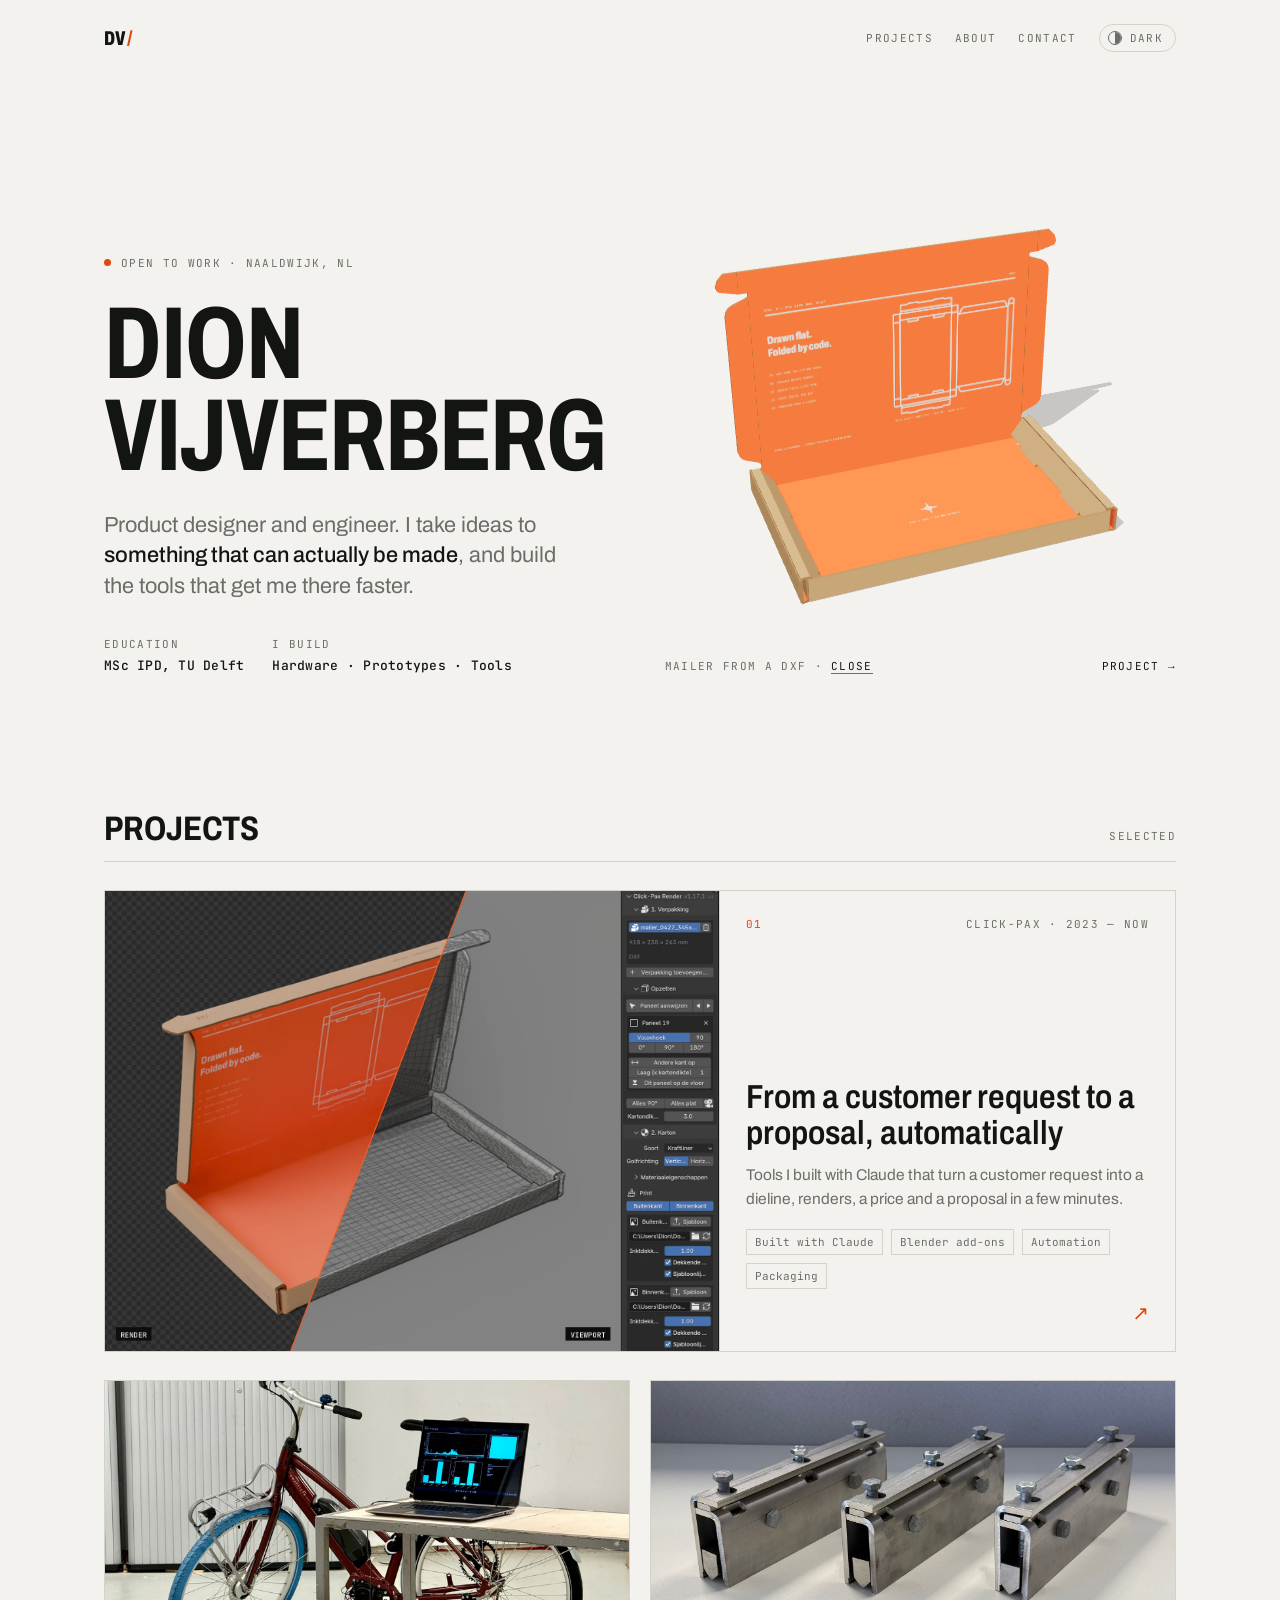
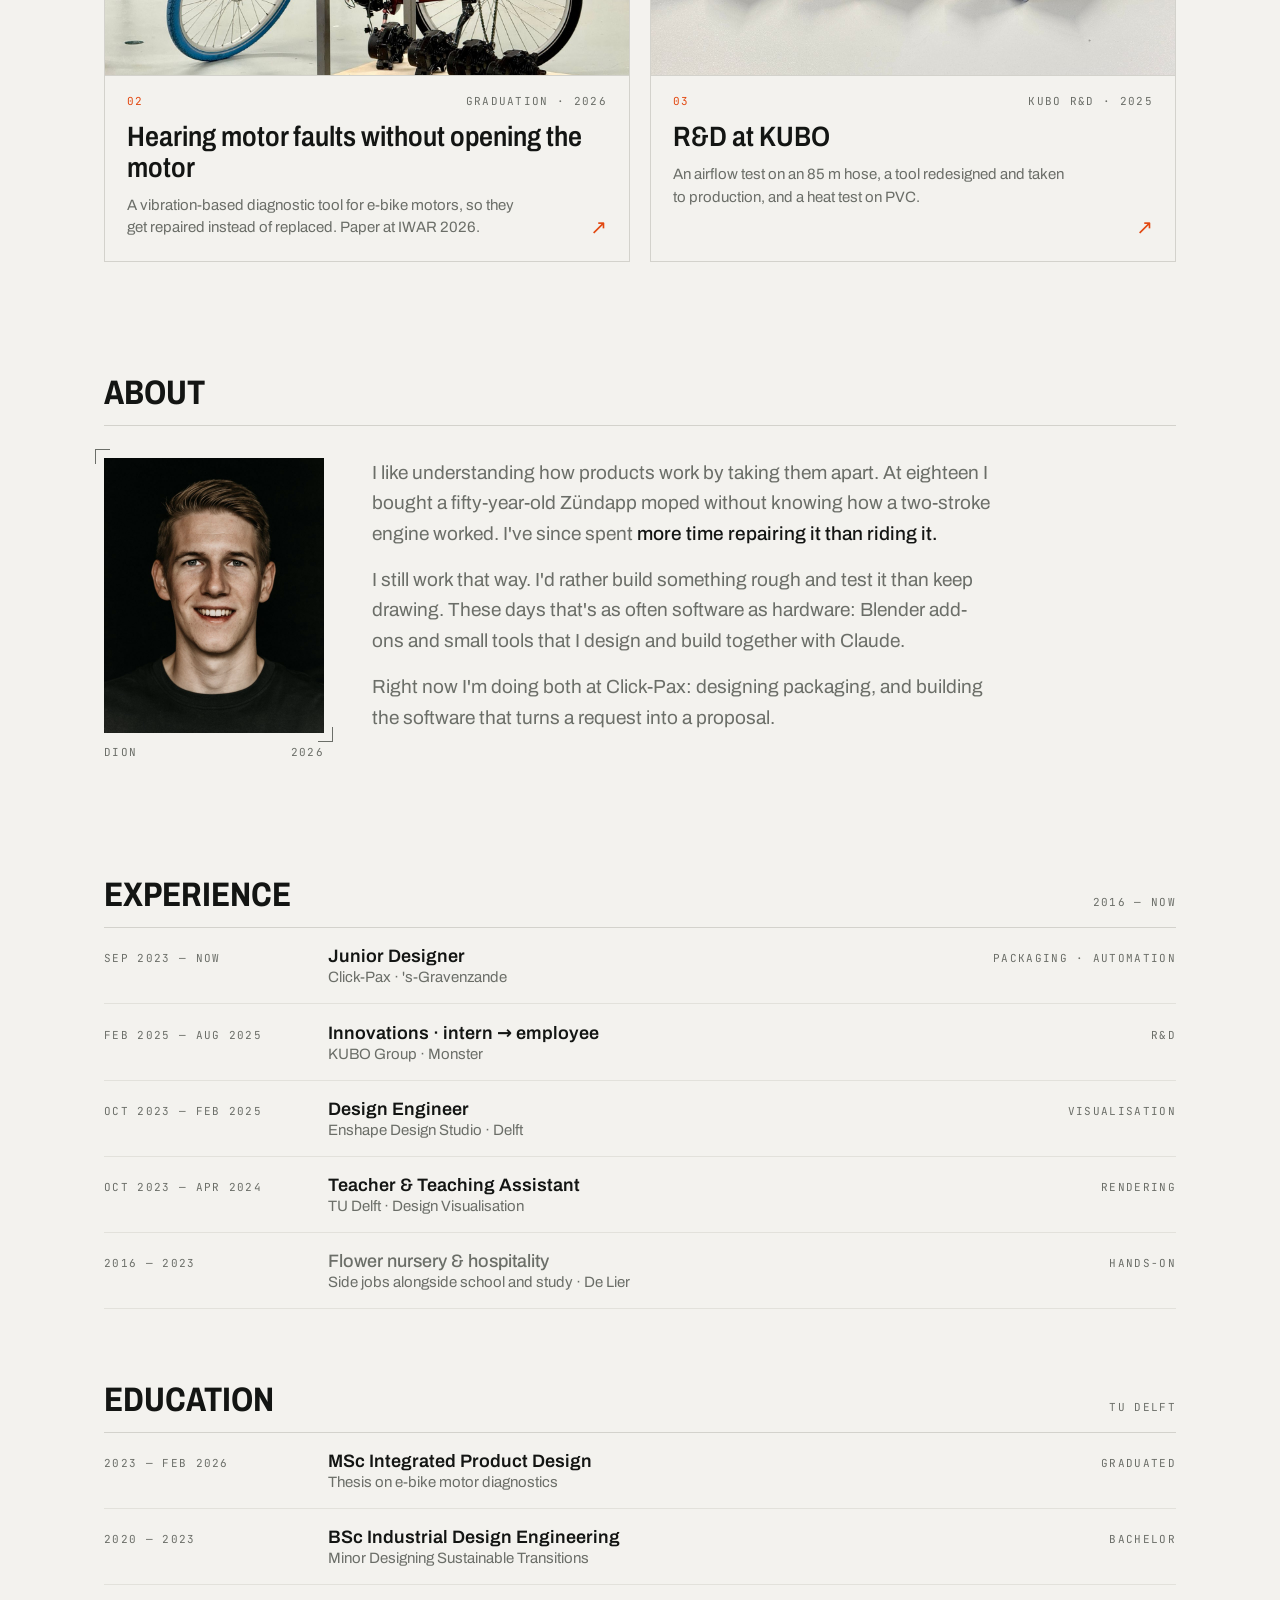
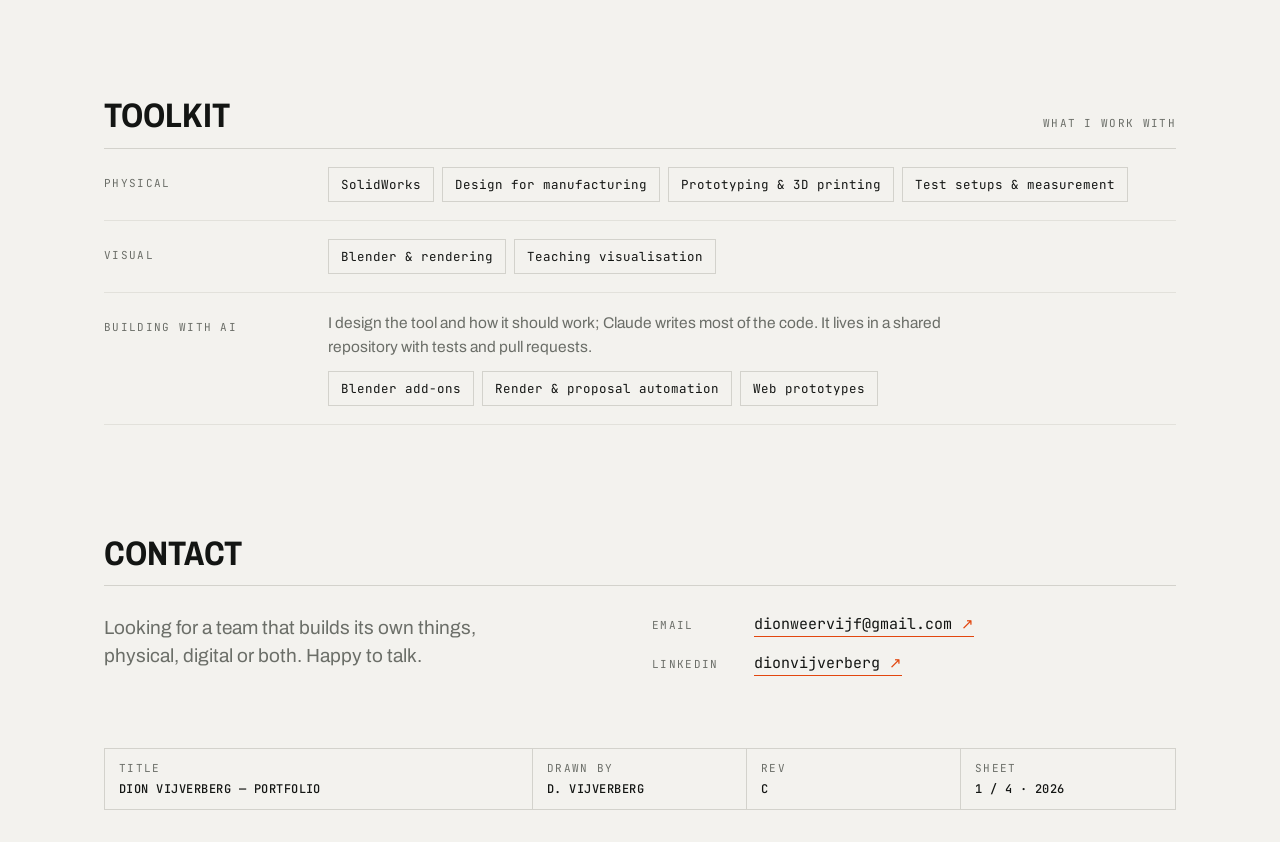
==== commit 28f4afb2: "Light theme als standaard op alle pagina's Co-Authored-By: Claude Opus 5.5 <noreply@anthropic.com> C" ====
--- a/index.html
+++ b/index.html
@@ -1,5 +1,5 @@
 <!doctype html>
-<html lang="en" data-theme="dark">
+<html lang="en" data-theme="light">
 <head>
   <meta charset="utf-8">
   <meta name="viewport" content="width=device-width, initial-scale=1">
@@ -19,7 +19,7 @@
   <meta property="og:image:width" content="1200">
   <meta property="og:image:height" content="630">
   <meta name="twitter:card" content="summary_large_image">
-  <meta name="theme-color" content="#0e0e0d">
+  <meta name="theme-color" content="#f3f2ee">
   <link rel="stylesheet" href="/assets/styles.css">
   <link rel="stylesheet" href="/assets/m3d.css">
   <link rel="stylesheet" href="/assets/home.css">
@@ -35,7 +35,7 @@
           <a href="#about">About</a>
           <a href="#contact">Contact</a>
         </nav>
-        <button class="theme-toggle mono" type="button" aria-label="Switch theme"><span class="knob"></span><span class="label">Light</span></button>
+        <button class="theme-toggle mono" type="button" aria-label="Switch theme"><span class="knob"></span><span class="label">Dark</span></button>
       </div>
     </header>
 
--- a/assets/styles.css
+++ b/assets/styles.css
@@ -255,6 +255,7 @@
 }
 .next:hover .hot { transform: translateX(4px); }
 .next .hot { transition: transform .3s; display: inline-block; }
+.next + .next { margin-top: 0; border-top: 0; }
 
 /* reveal */
 .rv { opacity: 0; transform: translateY(16px); transition: opacity .8s ease, transform .8s cubic-bezier(.2,.8,0,1); }
